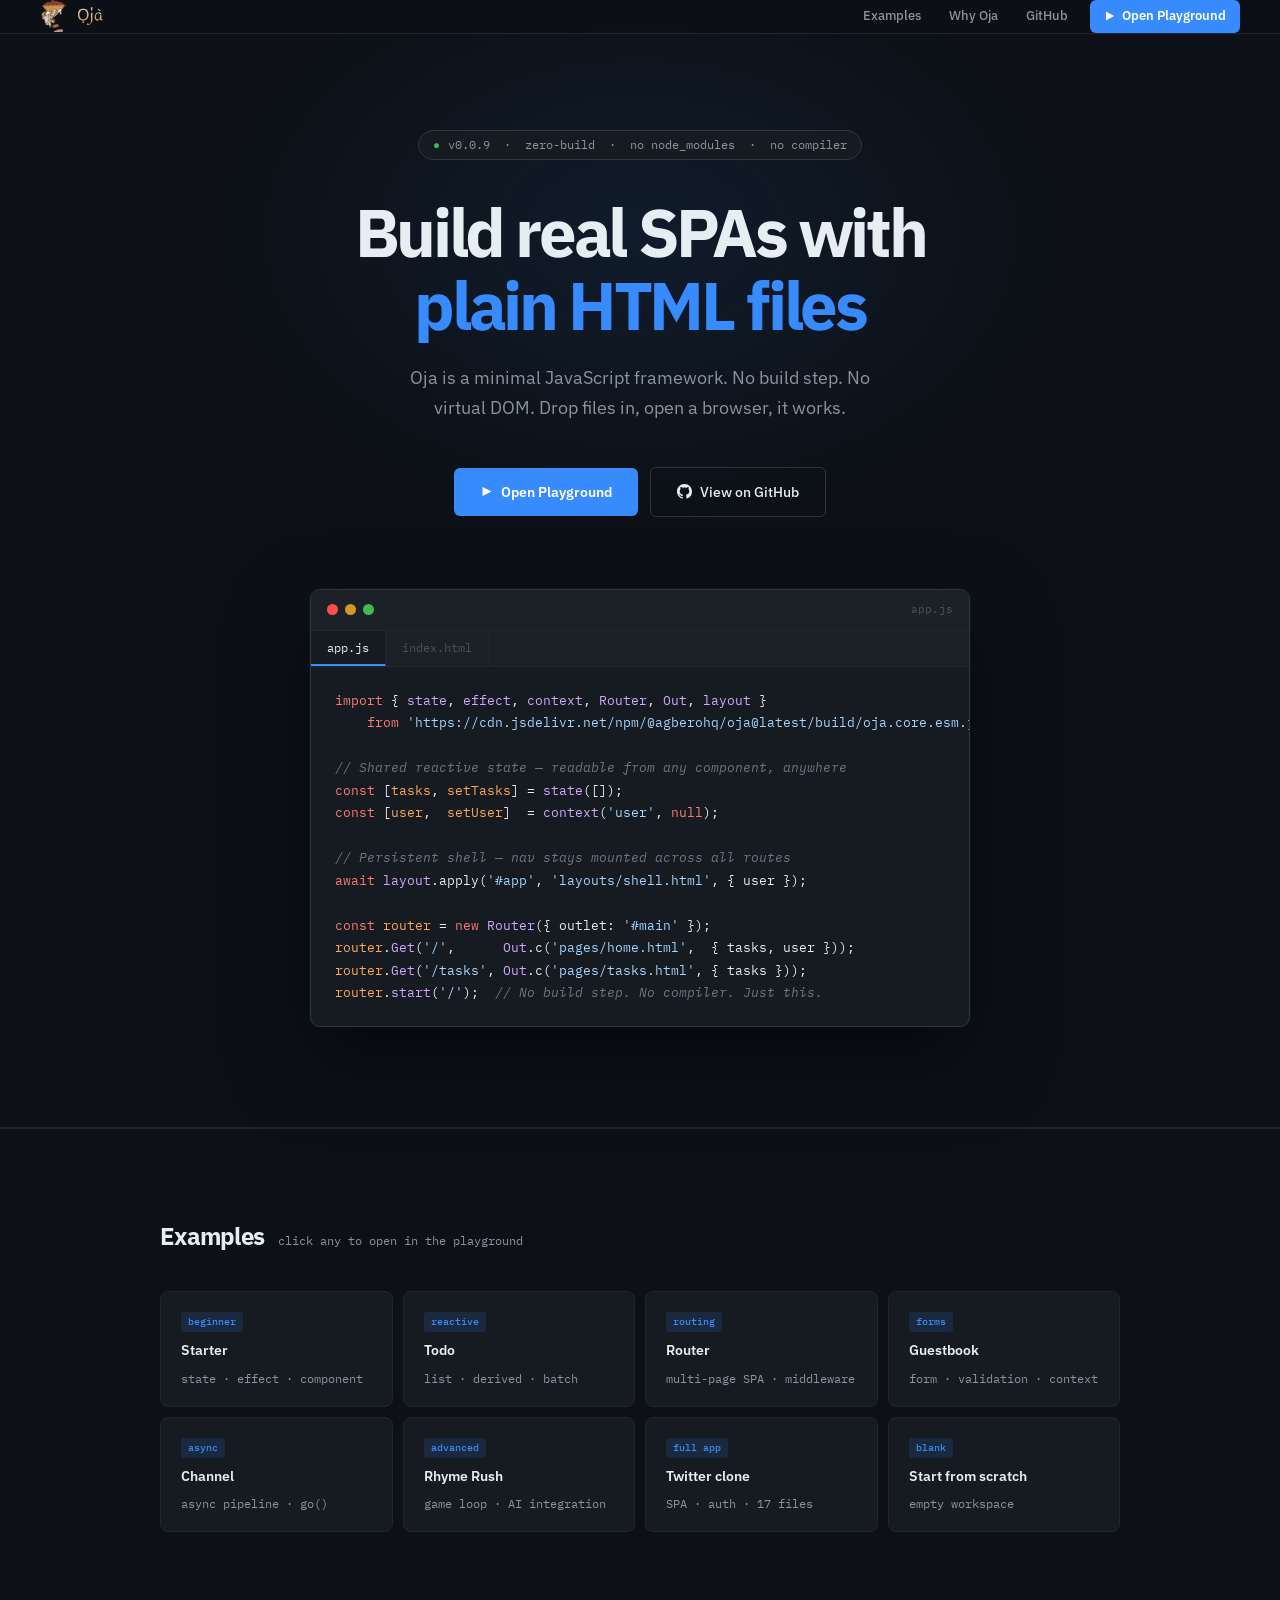
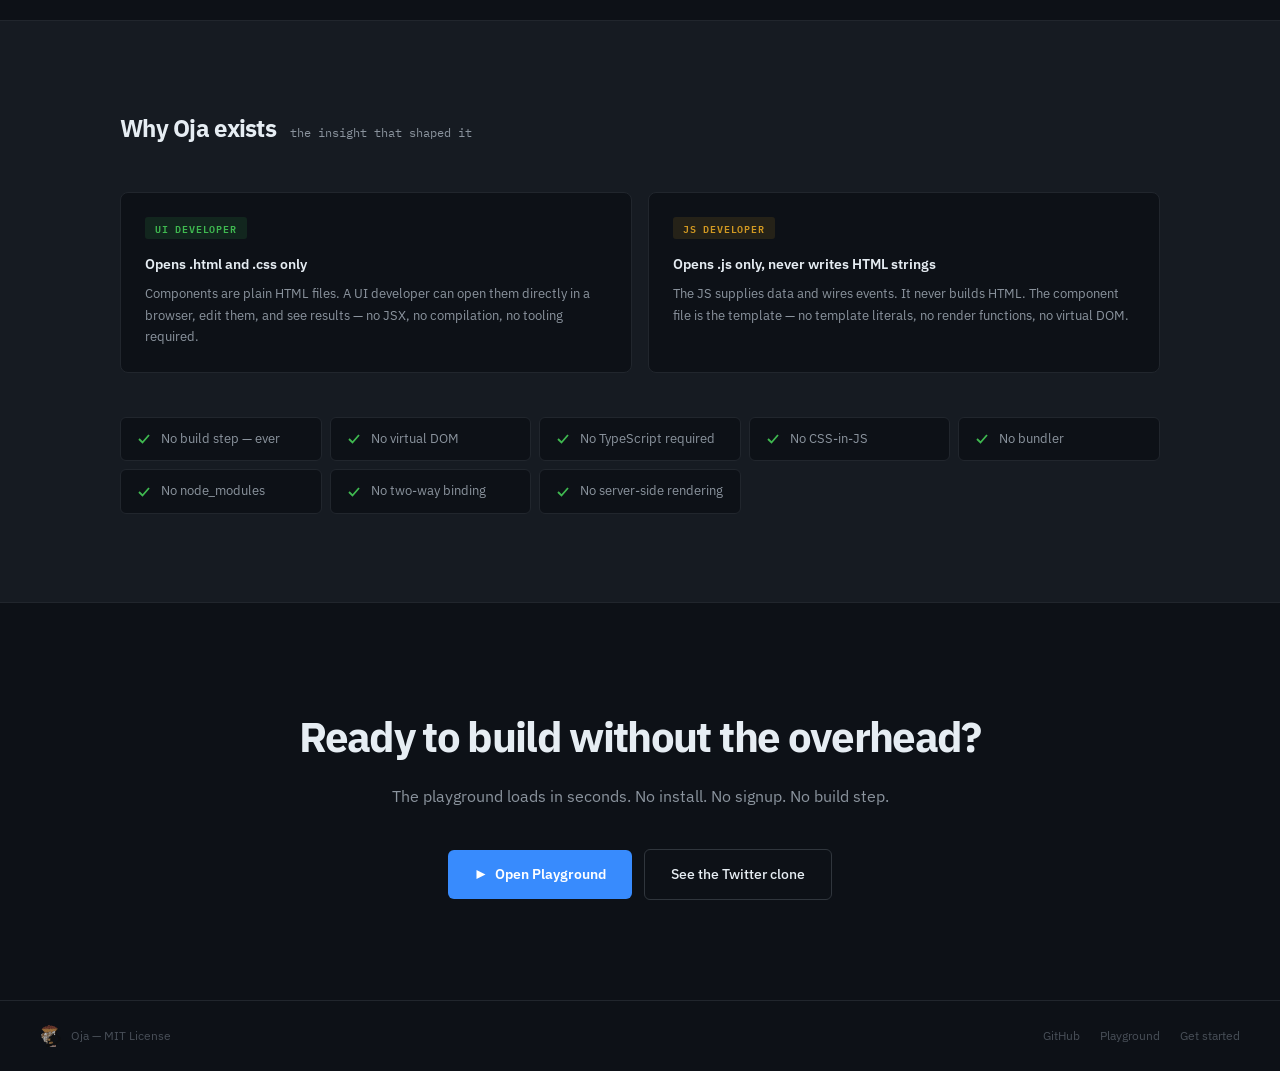
==== index.html @ e066e59a "update playground" ====
<!DOCTYPE html>
<html lang="en">
<head>
    <meta charset="UTF-8">
    <meta name="viewport" content="width=device-width, initial-scale=1.0">
    <title>Oja — minimal zero-build JavaScript framework</title>
    <link rel="preconnect" href="https://fonts.googleapis.com">
    <link rel="preconnect" href="https://fonts.gstatic.com" crossorigin>
    <link href="https://fonts.googleapis.com/css2?family=IBM+Plex+Mono:wght@400;500&family=IBM+Plex+Sans:wght@400;500;600;700&display=swap" rel="stylesheet">
    <style>
        *, *::before, *::after { box-sizing: border-box; margin: 0; padding: 0; }

        :root {
            --bg:        #0d1117;
            --panel:     #161b22;
            --header:    #1c2128;
            --hover:     #21262d;
            --border:    #21262d;
            --border-2:  #30363d;
            --text:      #e6edf3;
            --text-2:    #8b949e;
            --muted:     #484f58;
            --accent:    #388bfd;
            --accent-h:  #58a6ff;
            --accent-s:  rgba(56,139,253,.12);
            --success:   #3fb950;
            --warning:   #d29922;
            --sans:      'IBM Plex Sans', system-ui, sans-serif;
            --mono:      'IBM Plex Mono', 'Menlo', monospace;
            --radius:    6px;
        }

        html {
            scroll-behavior: smooth;
            /* Offset anchor scroll so sticky header doesn't cover section titles */
            scroll-padding-top: 68px;
        }
        html, body { height: 100%; }

        body {
            background: var(--bg);
            color: var(--text);
            font-family: var(--sans);
            font-size: 14px;
            line-height: 1.6;
            -webkit-font-smoothing: antialiased;
            min-height: 100vh;
            display: flex;
            flex-direction: column;
        }

        a { color: inherit; text-decoration: none; }

        /* ── Header ─────────────────────────────────────────────────────── */
        header {
            position: sticky;
            top: 0;
            z-index: 100;
            display: flex;
            align-items: center;
            justify-content: space-between;
            padding: 0 40px;
            height: 52px;
            background: rgba(13,17,23,.9);
            backdrop-filter: blur(12px);
            border-bottom: 1px solid var(--border);
        }

        .logo { display: flex; align-items: center; gap: 8px; }

        .header-nav { display: flex; align-items: center; gap: 4px; }

        .nav-link {
            padding: 5px 12px;
            font-size: 13px;
            color: var(--text-2);
            border-radius: var(--radius);
            transition: color .14s, background .14s;
            font-weight: 500;
        }
        .nav-link:hover { color: var(--text); background: var(--hover); }

        .nav-cta {
            display: flex;
            align-items: center;
            gap: 6px;
            padding: 6px 14px;
            background: var(--accent);
            color: #fff;
            border-radius: var(--radius);
            font-size: 13px;
            font-weight: 600;
            transition: background .14s, transform .1s;
            margin-left: 6px;
        }
        .nav-cta:hover  { background: var(--accent-h); }
        .nav-cta:active { transform: scale(.97); }

        /* ── Hero ───────────────────────────────────────────────────────── */
        .hero {
            display: flex;
            flex-direction: column;
            align-items: center;
            text-align: center;
            padding: 96px 24px 100px;
            position: relative;
        }

        .hero::before {
            content: '';
            position: absolute;
            top: -100px;
            left: 50%;
            transform: translateX(-50%);
            width: 900px;
            height: 600px;
            background: radial-gradient(ellipse at center, rgba(56,139,253,.09) 0%, transparent 68%);
            pointer-events: none;
            z-index: 0;
            /* Clip the glow only — not the whole hero */
            overflow: hidden;
        }

        .hero > * { position: relative; z-index: 1; }

        .hero-eyebrow {
            display: inline-flex;
            align-items: center;
            gap: 8px;
            padding: 5px 14px;
            background: var(--panel);
            border: 1px solid var(--border-2);
            border-radius: 20px;
            font-size: 11.5px;
            font-family: var(--mono);
            color: var(--text-2);
            margin-bottom: 36px;
        }

        .hero-eyebrow .dot { color: var(--success); }

        h1 {
            font-size: clamp(2.6rem, 6vw, 4.2rem);
            font-weight: 700;
            letter-spacing: -.05em;
            line-height: 1.08;
            max-width: 780px;
            margin-bottom: 22px;
        }

        h1 .accent { color: var(--accent); }

        .hero-sub {
            font-size: clamp(15px, 2.2vw, 18px);
            color: var(--text-2);
            max-width: 500px;
            margin-bottom: 44px;
            line-height: 1.65;
        }

        .hero-actions {
            display: flex;
            align-items: center;
            gap: 12px;
            flex-wrap: wrap;
            justify-content: center;
        }

        .btn-primary {
            display: inline-flex;
            align-items: center;
            gap: 8px;
            padding: 13px 26px;
            background: var(--accent);
            color: #fff;
            border-radius: var(--radius);
            font-size: 14px;
            font-weight: 600;
            font-family: var(--sans);
            transition: background .14s, transform .1s, box-shadow .14s;
        }
        .btn-primary:hover  { background: var(--accent-h); box-shadow: 0 0 28px rgba(56,139,253,.28); }
        .btn-primary:active { transform: scale(.97); }

        .btn-ghost {
            display: inline-flex;
            align-items: center;
            gap: 8px;
            padding: 13px 26px;
            background: none;
            color: var(--text);
            border: 1px solid var(--border-2);
            border-radius: var(--radius);
            font-size: 14px;
            font-weight: 500;
            font-family: var(--sans);
            transition: border-color .14s, background .14s;
        }
        .btn-ghost:hover { border-color: var(--text-2); background: var(--hover); }

        /* ── Code window ────────────────────────────────────────────────── */
        .code-window {
            margin-top: 72px;
            width: 100%;
            max-width: 660px;
            background: var(--panel);
            border: 1px solid var(--border-2);
            border-radius: 10px;
            overflow: hidden;
            box-shadow: 0 32px 80px rgba(0,0,0,.55), 0 0 0 1px rgba(56,139,253,.06);
            text-align: left;
            /* Ensure shadow is not clipped by any parent */
            position: relative;
            z-index: 2;
        }

        .cw-bar {
            display: flex;
            align-items: center;
            gap: 7px;
            padding: 11px 16px;
            background: var(--header);
            border-bottom: 1px solid var(--border);
        }

        .cw-dot { width: 11px; height: 11px; border-radius: 50%; }
        .cw-r { background: #f85149; }
        .cw-y { background: #d29922; }
        .cw-g { background: #3fb950; }
        .cw-title { margin-left: auto; font-size: 11px; font-family: var(--mono); color: var(--muted); }

        .cw-tabs {
            display: flex;
            background: var(--header);
            border-bottom: 1px solid var(--border);
        }

        .cw-tab {
            padding: 7px 16px;
            font-size: 12px;
            font-family: var(--mono);
            color: var(--muted);
            border-right: 1px solid var(--border);
            border-bottom: 2px solid transparent;
        }

        .cw-tab.active { color: var(--text); background: var(--panel); border-bottom-color: var(--accent); }

        pre {
            padding: 22px 24px;
            font-family: var(--mono);
            font-size: 12.5px;
            line-height: 1.8;
            color: var(--text);
            overflow-x: auto;
        }

        .kw  { color: #ff7b72; }
        .fn  { color: #d2a8ff; }
        .str { color: #a5d6ff; }
        .cm  { color: #6e7681; font-style: italic; }
        .num { color: #79c0ff; }
        .var { color: #ffa657; }

        /* ── Feature strip ──────────────────────────────────────────────── */
        .features {
            display: flex;
            justify-content: center;
            background: var(--panel);
            border-top: 1px solid var(--border);
            border-bottom: 1px solid var(--border);
            overflow-x: auto;
        }

        .feat {
            display: flex;
            align-items: center;
            gap: 12px;
            padding: 20px 32px;
            border-right: 1px solid var(--border);
            flex-shrink: 0;
        }
        .feat:last-child { border-right: none; }

        .feat-icon {
            width: 34px;
            height: 34px;
            border-radius: var(--radius);
            background: var(--hover);
            display: flex;
            align-items: center;
            justify-content: center;
            flex-shrink: 0;
            color: var(--accent);
        }

        .feat-label { font-size: 13px; font-weight: 600; color: var(--text); }
        .feat-sub   { font-size: 11px; color: var(--text-2); margin-top: 1px; }

        /* ── Section shared ─────────────────────────────────────────────── */
        .section {
            padding: 88px 40px;
            max-width: 1040px;
            margin: 0 auto;
            width: 100%;
        }

        .section-head {
            display: flex;
            align-items: baseline;
            gap: 14px;
            margin-bottom: 36px;
        }

        .section-title {
            font-size: 24px;
            font-weight: 700;
            letter-spacing: -.03em;
        }

        .section-tag {
            font-size: 12px;
            color: var(--text-2);
            font-family: var(--mono);
        }

        /* ── Examples ───────────────────────────────────────────────────── */
        .ex-grid {
            display: grid;
            grid-template-columns: repeat(auto-fill, minmax(230px, 1fr));
            gap: 10px;
        }

        .ex-card {
            position: relative;
            display: flex;
            flex-direction: column;
            gap: 7px;
            padding: 20px 20px 18px;
            background: var(--panel);
            border: 1px solid var(--border);
            border-radius: 8px;
            overflow: hidden;
            transition: border-color .15s, transform .15s, box-shadow .15s;
        }

        .ex-card::after {
            content: '';
            position: absolute;
            inset: 0;
            background: var(--accent-s);
            opacity: 0;
            transition: opacity .15s;
        }

        .ex-card:hover {
            border-color: var(--accent);
            transform: translateY(-2px);
            box-shadow: 0 10px 28px rgba(0,0,0,.35);
        }
        .ex-card:hover::after { opacity: 1; }

        .ex-badge {
            display: inline-flex;
            align-self: flex-start;
            font-size: 10px;
            font-family: var(--mono);
            font-weight: 500;
            color: var(--accent);
            background: var(--accent-s);
            padding: 2px 7px;
            border-radius: 3px;
            position: relative;
            z-index: 1;
        }

        .ex-name {
            font-size: 14px;
            font-weight: 600;
            color: var(--text);
            position: relative;
            z-index: 1;
        }

        .ex-desc {
            font-size: 12px;
            color: var(--text-2);
            font-family: var(--mono);
            position: relative;
            z-index: 1;
        }

        /* ── Philosophy ─────────────────────────────────────────────────── */
        .philosophy {
            background: var(--panel);
            border-top: 1px solid var(--border);
            border-bottom: 1px solid var(--border);
            padding: 88px 40px;
        }

        .phil-inner {
            max-width: 1040px;
            margin: 0 auto;
        }

        .phil-inner .section-head { margin-bottom: 44px; }

        .role-grid {
            display: grid;
            grid-template-columns: 1fr 1fr;
            gap: 16px;
            margin-bottom: 44px;
        }

        .role-card {
            background: var(--bg);
            border: 1px solid var(--border);
            border-radius: 8px;
            padding: 24px;
        }

        .role-pill {
            display: inline-block;
            font-size: 10px;
            font-family: var(--mono);
            font-weight: 600;
            letter-spacing: .08em;
            text-transform: uppercase;
            padding: 3px 10px;
            border-radius: 3px;
            margin-bottom: 14px;
        }

        .role-pill.ui { background: rgba(63,185,80,.12); color: var(--success); }
        .role-pill.js { background: rgba(210,153,34,.12); color: var(--warning); }

        .role-card h3 { font-size: 14px; font-weight: 600; margin-bottom: 8px; }
        .role-card p  { font-size: 13px; color: var(--text-2); line-height: 1.65; }

        .no-list {
            display: grid;
            grid-template-columns: repeat(auto-fill, minmax(190px, 1fr));
            gap: 8px;
        }

        .no-item {
            display: flex;
            align-items: center;
            gap: 10px;
            padding: 11px 16px;
            background: var(--bg);
            border: 1px solid var(--border);
            border-radius: var(--radius);
            font-size: 13px;
            color: var(--text-2);
        }

        .no-item svg { flex-shrink: 0; color: var(--success); }

        /* ── CTA ────────────────────────────────────────────────────────── */
        .cta {
            padding: 100px 40px;
            text-align: center;
        }

        .cta h2 {
            font-size: clamp(1.7rem, 4vw, 2.6rem);
            font-weight: 700;
            letter-spacing: -.04em;
            margin-bottom: 14px;
        }

        .cta p {
            font-size: 16px;
            color: var(--text-2);
            margin-bottom: 40px;
        }

        /* ── Footer ─────────────────────────────────────────────────────── */
        footer {
            margin-top: auto;
            border-top: 1px solid var(--border);
            padding: 24px 40px;
            display: flex;
            align-items: center;
            justify-content: space-between;
            gap: 16px;
        }

        .footer-left { display: flex; align-items: center; gap: 10px; }
        .footer-left span { font-size: 12px; color: var(--muted); }

        .footer-links { display: flex; align-items: center; gap: 20px; }
        .footer-links a { font-size: 12px; color: var(--muted); transition: color .14s; }
        .footer-links a:hover { color: var(--text-2); }

        @media (max-width: 720px) {
            header       { padding: 0 16px; }
            .hero        { padding: 72px 16px 64px; }
            .features    { flex-direction: column; }
            .feat        { border-right: none; border-bottom: 1px solid var(--border); padding: 16px 20px; }
            .feat:last-child { border-bottom: none; }
            .section     { padding: 56px 16px; }
            .philosophy  { padding: 56px 16px; }
            .cta         { padding: 64px 16px; }
            footer       { padding: 20px 16px; flex-direction: column; align-items: flex-start; }
            .role-grid   { grid-template-columns: 1fr; }
            .header-nav .nav-link { display: none; }
        }
    </style>
</head>
<body>

<header>
    <a href="/" class="logo">
        <img src="assets/oja_icon.png" alt="Oja" height="32" style="display:block;flex-shrink:0;">
        <img src="assets/oja_name.png" alt="Oja" height="18" style="display:block;flex-shrink:0;">
    </a>
    <nav class="header-nav">
        <a href="#examples" class="nav-link">Examples</a>
        <a href="#why"      class="nav-link">Why Oja</a>
        <a href="https://github.com/agberohq/oja" target="_blank" rel="noopener" class="nav-link">GitHub</a>
        <a href="playground/" class="nav-cta">
            <svg width="12" height="12" viewBox="0 0 12 12" fill="currentColor"><path d="M2 1.5l8 4.5-8 4.5V1.5z"/></svg>
            Open Playground
        </a>
    </nav>
</header>

<section class="hero">
    <div class="hero-eyebrow">
        <span class="dot">●</span> v0.0.9 &nbsp;·&nbsp; zero-build &nbsp;·&nbsp; no node_modules &nbsp;·&nbsp; no compiler
    </div>

    <h1>Build real SPAs with<br><span class="accent">plain HTML files</span></h1>

    <p class="hero-sub">
        Oja is a minimal JavaScript framework. No build step. No virtual DOM.
        Drop files in, open a browser, it works.
    </p>

    <div class="hero-actions">
        <a href="playground/" class="btn-primary">
            <svg width="13" height="13" viewBox="0 0 13 13" fill="currentColor"><path d="M2.5 2l9 4.5-9 4.5V2z"/></svg>
            Open Playground
        </a>
        <a href="https://github.com/agberohq/oja" target="_blank" rel="noopener" class="btn-ghost">
            <svg width="15" height="15" viewBox="0 0 16 16" fill="currentColor"><path d="M8 0C3.58 0 0 3.58 0 8c0 3.54 2.29 6.53 5.47 7.59.4.07.55-.17.55-.38 0-.19-.01-.82-.01-1.49-2.01.37-2.53-.49-2.69-.94-.09-.23-.48-.94-.82-1.13-.28-.15-.68-.52-.01-.53.63-.01 1.08.58 1.23.82.72 1.21 1.87.87 2.33.66.07-.52.28-.87.51-1.07-1.78-.2-3.64-.89-3.64-3.95 0-.87.31-1.59.82-2.15-.08-.2-.36-1.02.08-2.12 0 0 .67-.21 2.2.82.64-.18 1.32-.27 2-.27.68 0 1.36.09 2 .27 1.53-1.04 2.2-.82 2.2-.82.44 1.1.16 1.92.08 2.12.51.56.82 1.27.82 2.15 0 3.07-1.87 3.75-3.65 3.95.29.25.54.73.54 1.48 0 1.07-.01 1.93-.01 2.2 0 .21.15.46.55.38A8.013 8.013 0 0016 8c0-4.42-3.58-8-8-8z"/></svg>
            View on GitHub
        </a>
    </div>

    <div class="code-window">
        <div class="cw-bar">
            <div class="cw-dot cw-r"></div>
            <div class="cw-dot cw-y"></div>
            <div class="cw-dot cw-g"></div>
            <span class="cw-title">app.js</span>
        </div>
        <div class="cw-tabs">
            <div class="cw-tab active">app.js</div>
            <div class="cw-tab">index.html</div>
        </div>
        <pre><span class="kw">import</span> { <span class="fn">state</span>, <span class="fn">effect</span>, <span class="fn">context</span>, <span class="fn">Router</span>, <span class="fn">Out</span>, <span class="fn">layout</span> }
    <span class="kw">from</span> <span class="str">'https://cdn.jsdelivr.net/npm/@agberohq/oja@latest/build/oja.core.esm.js'</span>;

<span class="cm">// Shared reactive state — readable from any component, anywhere</span>
<span class="kw">const</span> [<span class="var">tasks</span>, <span class="var">setTasks</span>] = <span class="fn">state</span>([]);
<span class="kw">const</span> [<span class="var">user</span>,  <span class="var">setUser</span>]  = <span class="fn">context</span>(<span class="str">'user'</span>, <span class="kw">null</span>);

<span class="cm">// Persistent shell — nav stays mounted across all routes</span>
<span class="kw">await</span> <span class="fn">layout</span>.apply(<span class="str">'#app'</span>, <span class="str">'layouts/shell.html'</span>, { user });

<span class="kw">const</span> <span class="var">router</span> = <span class="kw">new</span> <span class="fn">Router</span>({ outlet: <span class="str">'#main'</span> });
<span class="var">router</span>.<span class="fn">Get</span>(<span class="str">'/'</span>,      <span class="fn">Out</span>.c(<span class="str">'pages/home.html'</span>,  { tasks, user }));
<span class="var">router</span>.<span class="fn">Get</span>(<span class="str">'/tasks'</span>, <span class="fn">Out</span>.c(<span class="str">'pages/tasks.html'</span>, { tasks }));
<span class="var">router</span>.<span class="fn">start</span>(<span class="str">'/'</span>);  <span class="cm">// No build step. No compiler. Just this.</span></pre>
    </div>
</section>

<div class="features">
    <div class="feat">
        <div class="feat-icon">
            <svg width="16" height="16" viewBox="0 0 16 16" fill="none" stroke="currentColor" stroke-width="1.5"><polyline points="4 6 2 8 4 10"/><polyline points="12 6 14 8 12 10"/><line x1="9" y1="4" x2="7" y2="12"/></svg>
        </div>
        <div><div class="feat-label">No build step</div><div class="feat-sub">Open in browser, it works</div></div>
    </div>
    <div class="feat">
        <div class="feat-icon">
            <svg width="16" height="16" viewBox="0 0 16 16" fill="none" stroke="currentColor" stroke-width="1.5"><path d="M1 8h3l2-5 3 10 2-5h4"/></svg>
        </div>
        <div><div class="feat-label">Fine-grained reactivity</div><div class="feat-sub">Only what changed updates</div></div>
    </div>
    <div class="feat">
        <div class="feat-icon">
            <svg width="16" height="16" viewBox="0 0 16 16" fill="none" stroke="currentColor" stroke-width="1.5"><rect x="2" y="3" width="12" height="10" rx="1"/><path d="M5 3V2M11 3V2M2 7h12"/></svg>
        </div>
        <div><div class="feat-label">Plain HTML components</div><div class="feat-sub">Open in any editor</div></div>
    </div>
    <div class="feat">
        <div class="feat-icon">
            <svg width="16" height="16" viewBox="0 0 16 16" fill="none" stroke="currentColor" stroke-width="1.5"><circle cx="8" cy="8" r="6"/><path d="M8 5v3l2 2"/></svg>
        </div>
        <div><div class="feat-label">Go-style router</div><div class="feat-sub">Middleware · groups · guards</div></div>
    </div>
    <div class="feat">
        <div class="feat-icon">
            <svg width="16" height="16" viewBox="0 0 16 16" fill="none" stroke="currentColor" stroke-width="1.5"><path d="M2 10l4-4 3 3 5-5"/></svg>
        </div>
        <div><div class="feat-label">VFS + offline-first</div><div class="feat-sub">Works after first visit</div></div>
    </div>
</div>

<section class="section" id="examples">
    <div class="section-head">
        <h2 class="section-title">Examples</h2>
        <span class="section-tag">click any to open in the playground</span>
    </div>
    <div class="ex-grid">
        <a href="playground/?example=starter" class="ex-card">
            <span class="ex-badge">beginner</span>
            <span class="ex-name">Starter</span>
            <span class="ex-desc">state · effect · component</span>
        </a>
        <a href="playground/?example=todo" class="ex-card">
            <span class="ex-badge">reactive</span>
            <span class="ex-name">Todo</span>
            <span class="ex-desc">list · derived · batch</span>
        </a>
        <a href="playground/?example=router" class="ex-card">
            <span class="ex-badge">routing</span>
            <span class="ex-name">Router</span>
            <span class="ex-desc">multi-page SPA · middleware</span>
        </a>
        <a href="playground/?example=guestbook" class="ex-card">
            <span class="ex-badge">forms</span>
            <span class="ex-name">Guestbook</span>
            <span class="ex-desc">form · validation · context</span>
        </a>
        <a href="playground/?example=channel" class="ex-card">
            <span class="ex-badge">async</span>
            <span class="ex-name">Channel</span>
            <span class="ex-desc">async pipeline · go()</span>
        </a>
        <a href="playground/?example=game" class="ex-card">
            <span class="ex-badge">advanced</span>
            <span class="ex-name">Rhyme Rush</span>
            <span class="ex-desc">game loop · AI integration</span>
        </a>
        <a href="playground/?example=twitter" class="ex-card">
            <span class="ex-badge">full app</span>
            <span class="ex-name">Twitter clone</span>
            <span class="ex-desc">SPA · auth · 17 files</span>
        </a>
        <a href="playground/" class="ex-card">
            <span class="ex-badge">blank</span>
            <span class="ex-name">Start from scratch</span>
            <span class="ex-desc">empty workspace</span>
        </a>
    </div>
</section>

<section class="philosophy" id="why">
    <div class="phil-inner">
        <div class="section-head">
            <h2 class="section-title">Why Oja exists</h2>
            <span class="section-tag">the insight that shaped it</span>
        </div>

        <div class="role-grid">
            <div class="role-card">
                <div class="role-pill ui">UI developer</div>
                <h3>Opens .html and .css only</h3>
                <p>Components are plain HTML files. A UI developer can open them directly in a browser, edit them, and see results — no JSX, no compilation, no tooling required.</p>
            </div>
            <div class="role-card">
                <div class="role-pill js">JS developer</div>
                <h3>Opens .js only, never writes HTML strings</h3>
                <p>The JS supplies data and wires events. It never builds HTML. The component file is the template — no template literals, no render functions, no virtual DOM.</p>
            </div>
        </div>

        <div class="no-list">
            <div class="no-item"><svg width="14" height="14" viewBox="0 0 14 14" fill="none" stroke="currentColor" stroke-width="1.8"><path d="M2 7l3.5 3.5L12 3"/></svg>No build step — ever</div>
            <div class="no-item"><svg width="14" height="14" viewBox="0 0 14 14" fill="none" stroke="currentColor" stroke-width="1.8"><path d="M2 7l3.5 3.5L12 3"/></svg>No virtual DOM</div>
            <div class="no-item"><svg width="14" height="14" viewBox="0 0 14 14" fill="none" stroke="currentColor" stroke-width="1.8"><path d="M2 7l3.5 3.5L12 3"/></svg>No TypeScript required</div>
            <div class="no-item"><svg width="14" height="14" viewBox="0 0 14 14" fill="none" stroke="currentColor" stroke-width="1.8"><path d="M2 7l3.5 3.5L12 3"/></svg>No CSS-in-JS</div>
            <div class="no-item"><svg width="14" height="14" viewBox="0 0 14 14" fill="none" stroke="currentColor" stroke-width="1.8"><path d="M2 7l3.5 3.5L12 3"/></svg>No bundler</div>
            <div class="no-item"><svg width="14" height="14" viewBox="0 0 14 14" fill="none" stroke="currentColor" stroke-width="1.8"><path d="M2 7l3.5 3.5L12 3"/></svg>No node_modules</div>
            <div class="no-item"><svg width="14" height="14" viewBox="0 0 14 14" fill="none" stroke="currentColor" stroke-width="1.8"><path d="M2 7l3.5 3.5L12 3"/></svg>No two-way binding</div>
            <div class="no-item"><svg width="14" height="14" viewBox="0 0 14 14" fill="none" stroke="currentColor" stroke-width="1.8"><path d="M2 7l3.5 3.5L12 3"/></svg>No server-side rendering</div>
        </div>
    </div>
</section>

<section class="cta">
    <h2>Ready to build without the overhead?</h2>
    <p>The playground loads in seconds. No install. No signup. No build step.</p>
    <div class="hero-actions">
        <a href="playground/" class="btn-primary">
            <svg width="13" height="13" viewBox="0 0 13 13" fill="currentColor"><path d="M2.5 2l9 4.5-9 4.5V2z"/></svg>
            Open Playground
        </a>
        <a href="playground/?example=twitter" class="btn-ghost">See the Twitter clone</a>
    </div>
</section>

<footer>
    <div class="footer-left">
        <img src="assets/oja_icon.png" alt="Oja" height="22" style="display:block;opacity:.7;">
        <span>Oja — MIT License</span>
    </div>
    <div class="footer-links">
        <a href="https://github.com/agberohq/oja" target="_blank" rel="noopener">GitHub</a>
        <a href="playground/">Playground</a>
        <a href="playground/?example=starter">Get started</a>
    </div>
</footer>

</body>
</html>
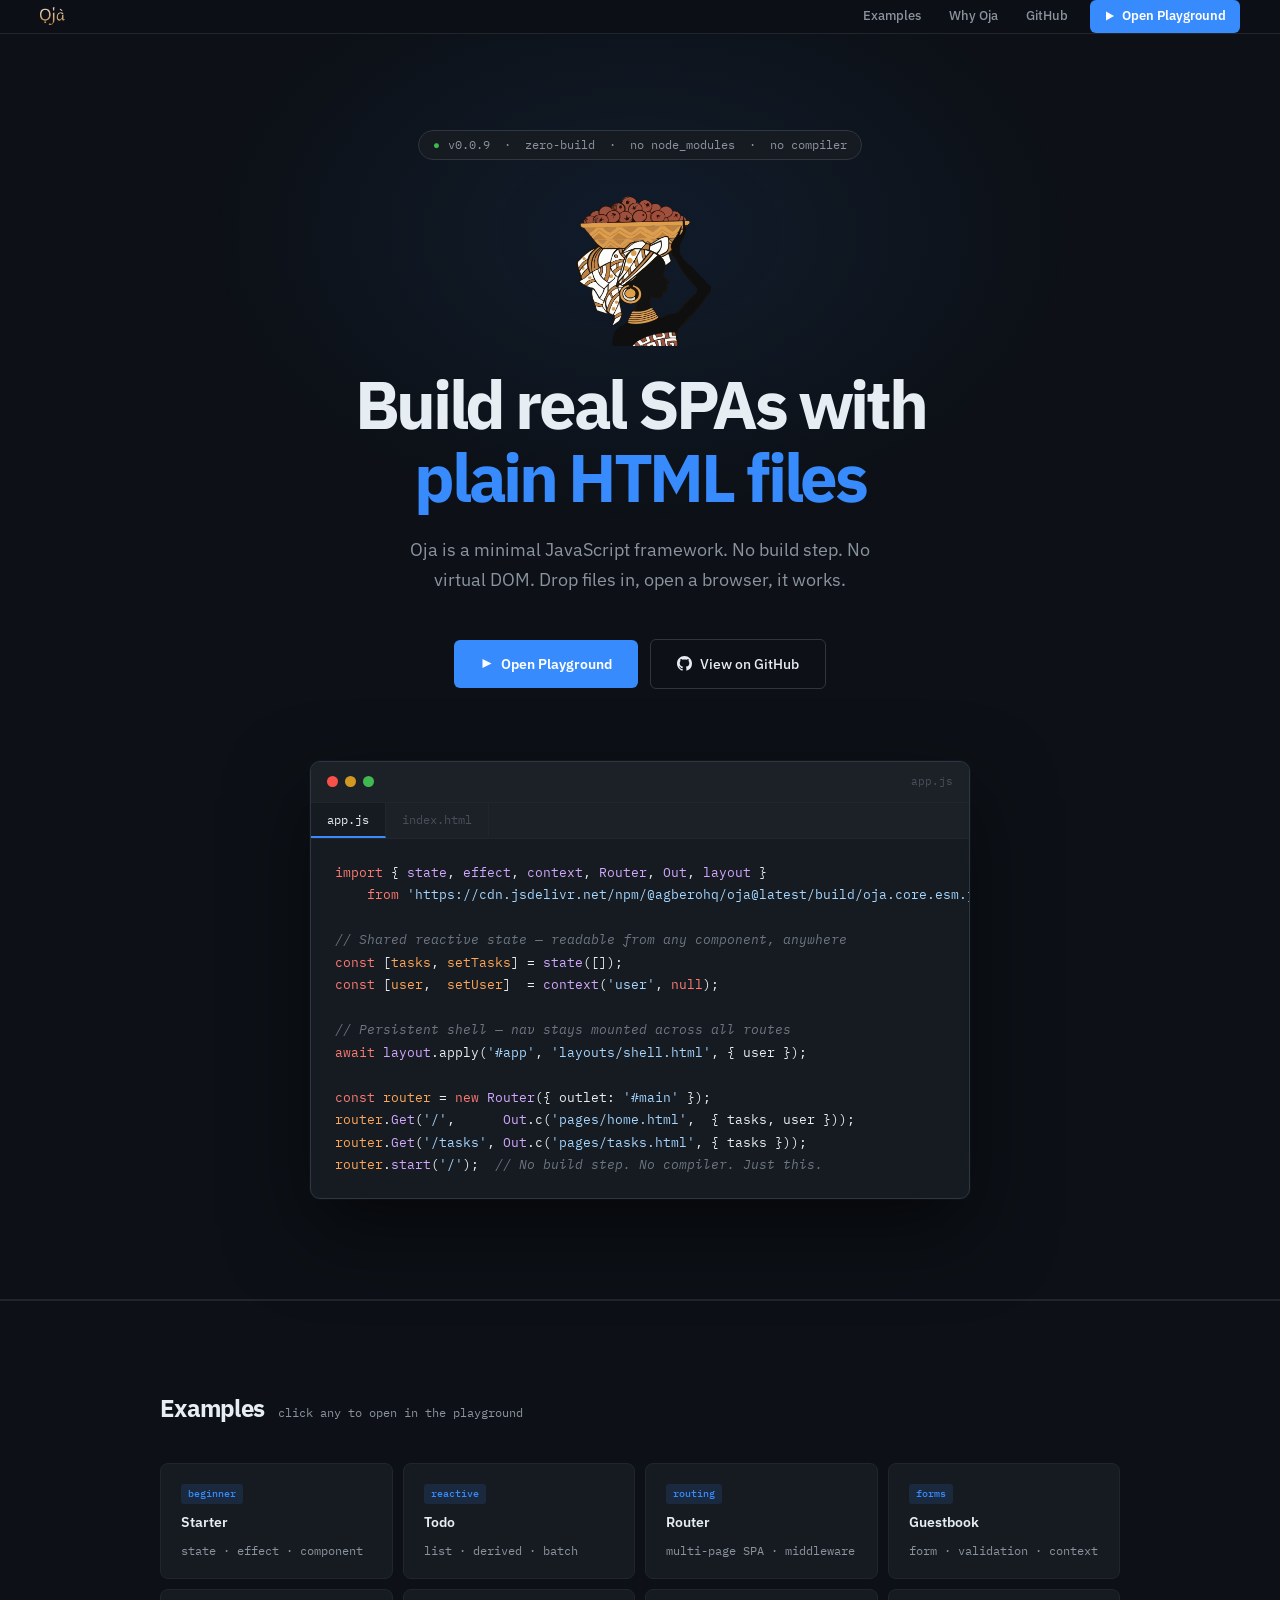
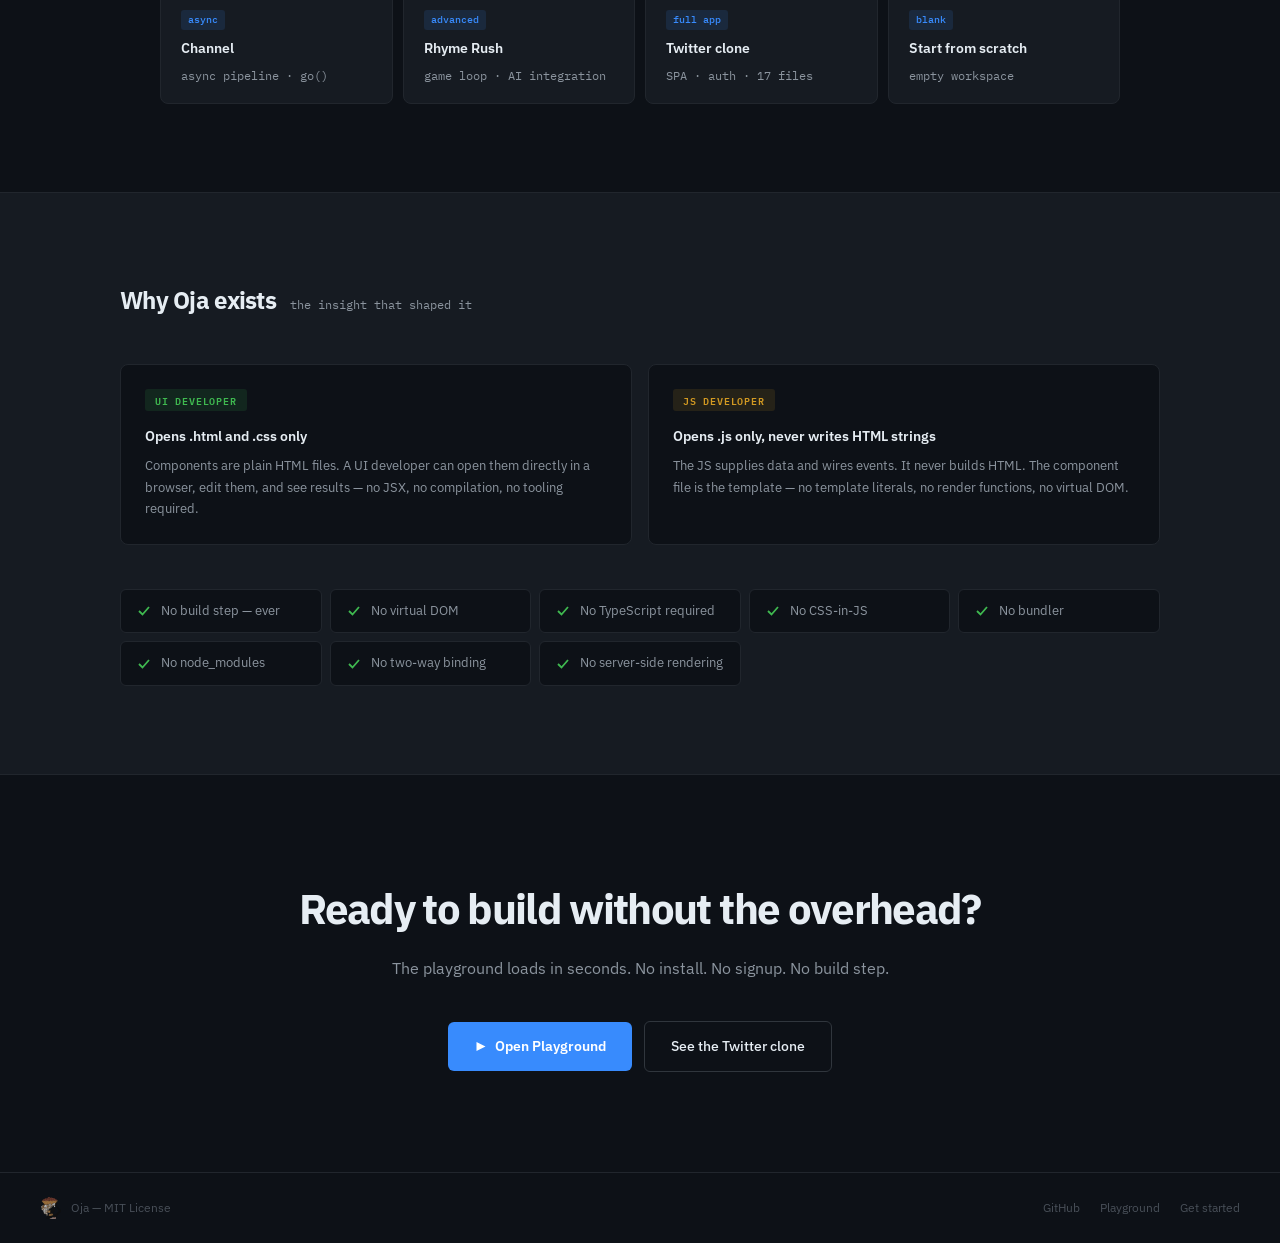
==== commit 40ea789c: "align image" ====
--- a/index.html
+++ b/index.html
@@ -513,9 +513,10 @@
 
 <header>
     <a href="/" class="logo">
-        <img src="assets/oja_icon.png" alt="Oja" height="32" style="display:block;flex-shrink:0;">
         <img src="assets/oja_name.png" alt="Oja" height="18" style="display:block;flex-shrink:0;">
     </a>
+
+
     <nav class="header-nav">
         <a href="#examples" class="nav-link">Examples</a>
         <a href="#why"      class="nav-link">Why Oja</a>
@@ -532,6 +533,7 @@
         <span class="dot">●</span> v0.0.9 &nbsp;·&nbsp; zero-build &nbsp;·&nbsp; no node_modules &nbsp;·&nbsp; no compiler
     </div>
 
+    <h1> <img src="assets/oja_icon.png" alt="Oja" height="150" style="display:block;flex-shrink:0;"> </h1>
     <h1>Build real SPAs with<br><span class="accent">plain HTML files</span></h1>
 
     <p class="hero-sub">
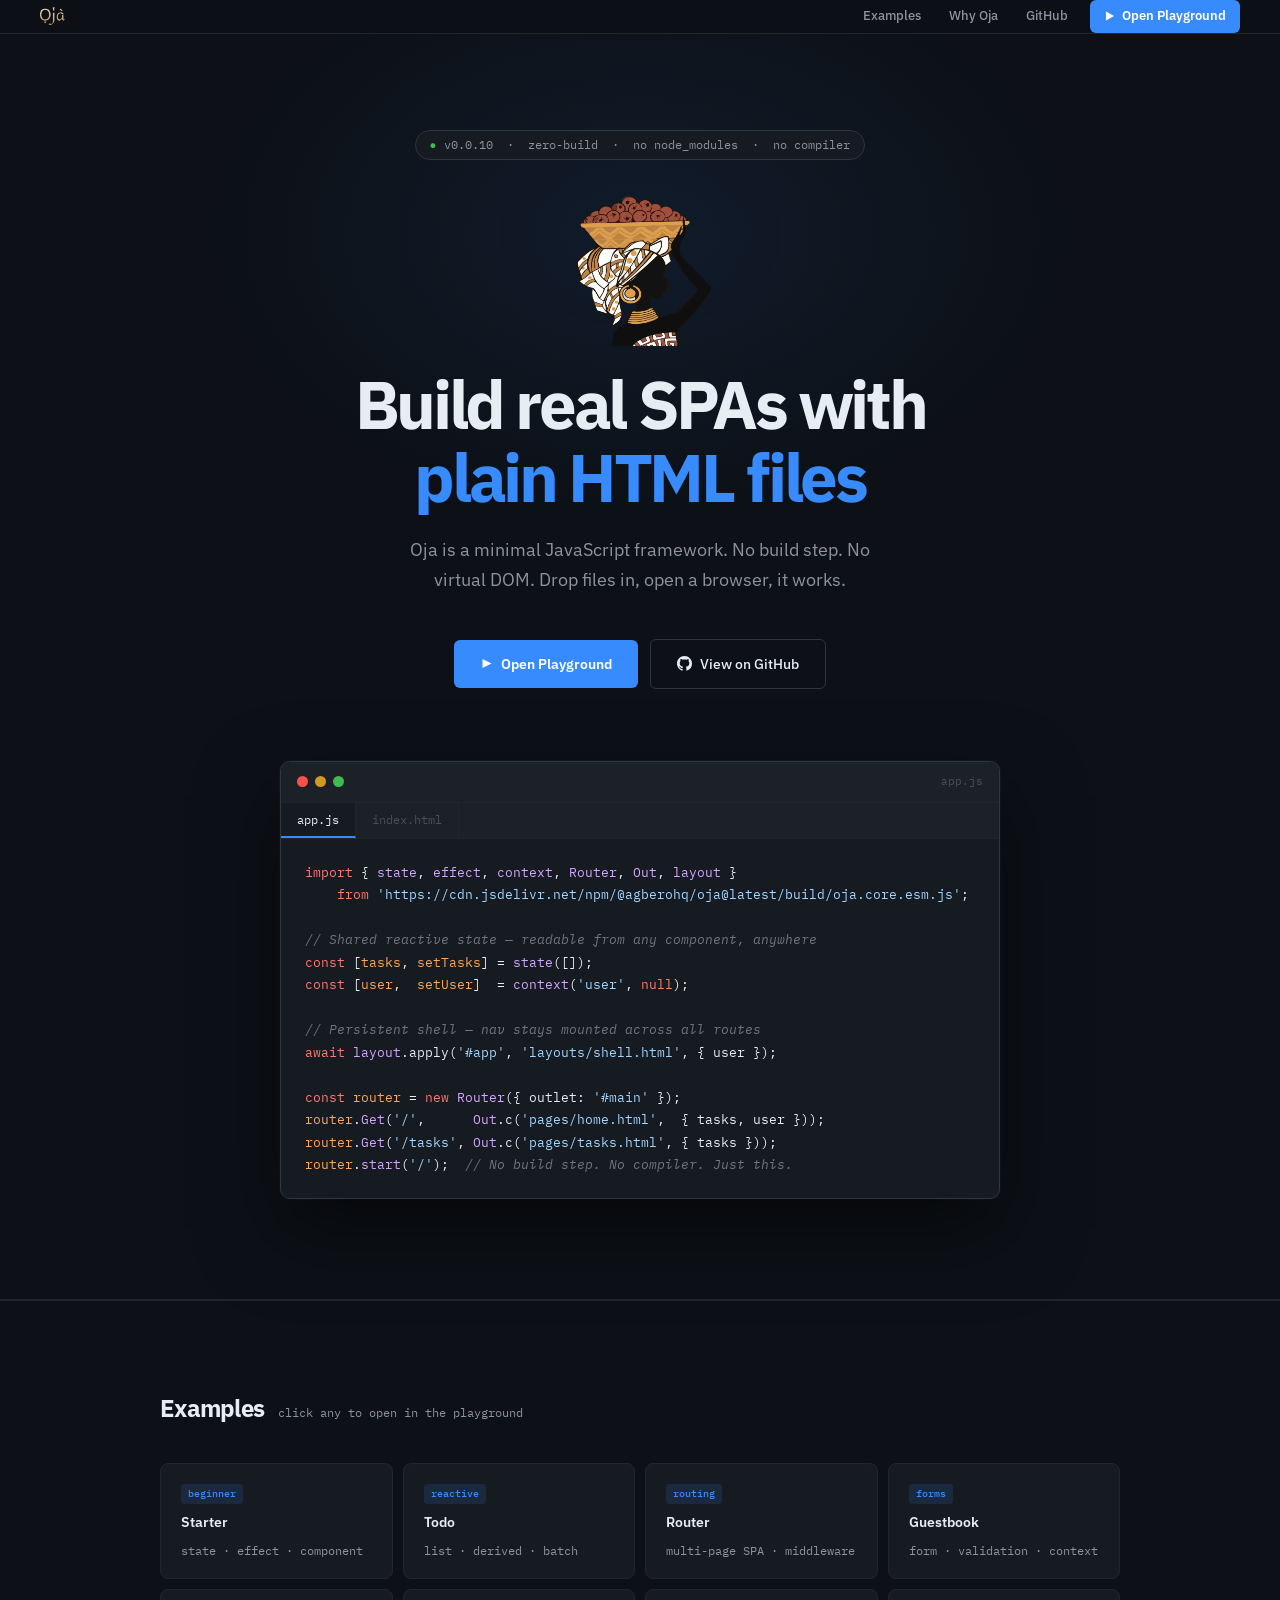
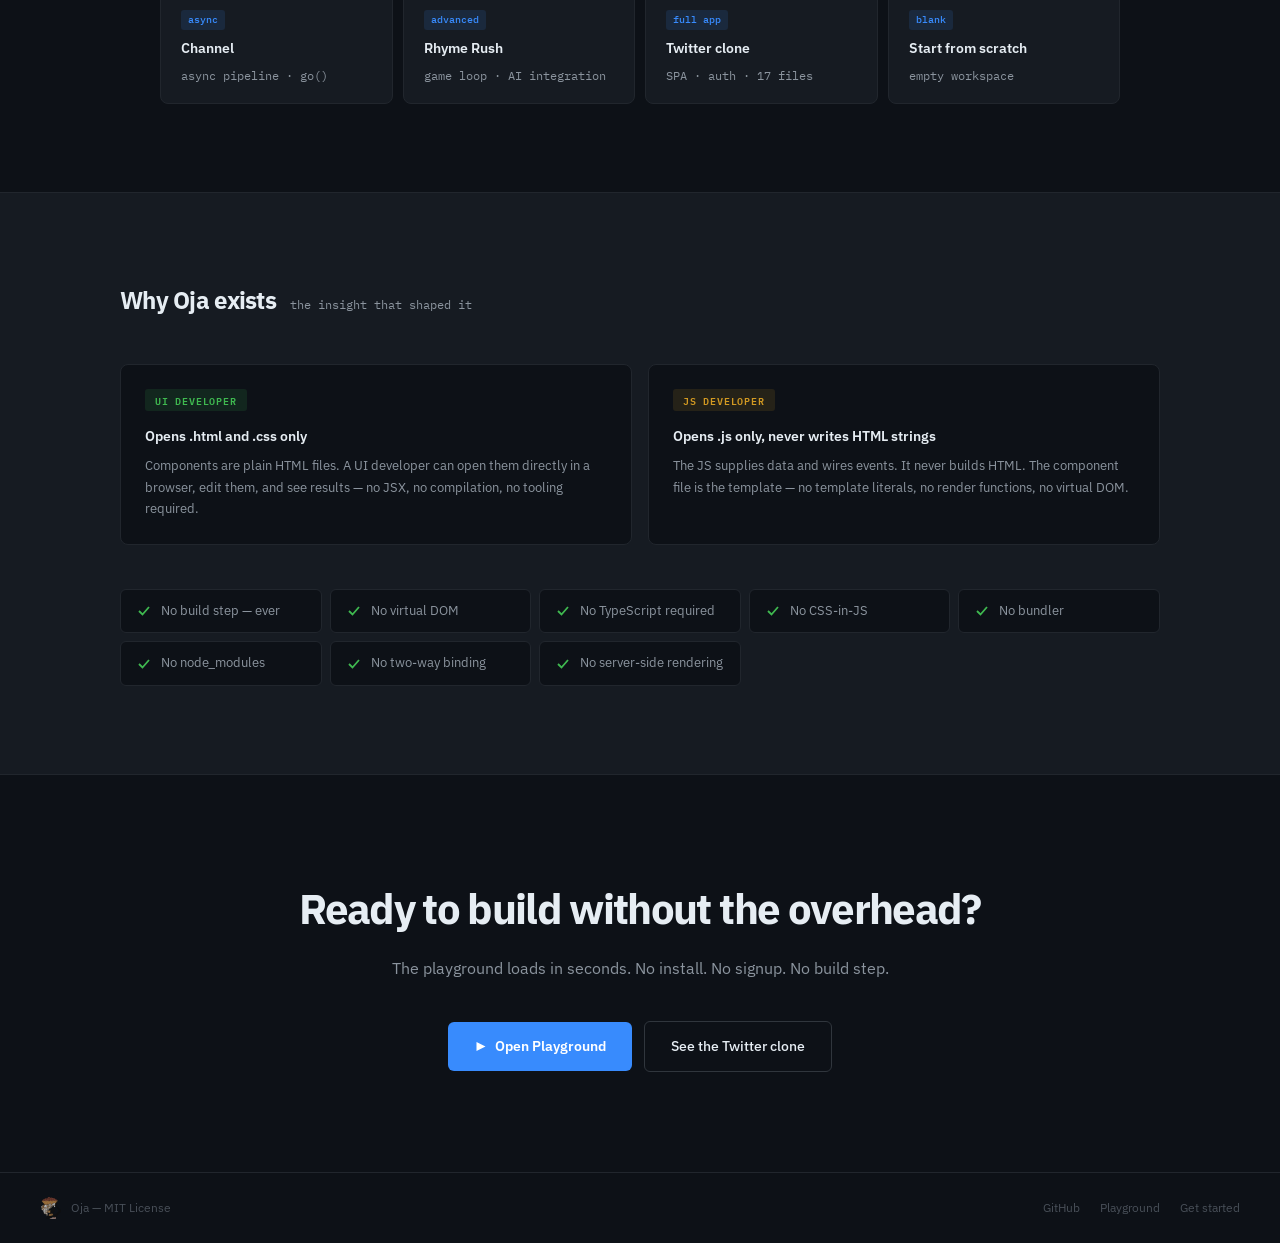
==== commit e4d05a32: "Widen code window to 720px to prevent overflow, remove pomodoro example" ====
--- a/index.html
+++ b/index.html
@@ -1,567 +1,907 @@
-<!DOCTYPE html>
+<!doctype html>
 <html lang="en">
-<head>
-    <meta charset="UTF-8">
-    <meta name="viewport" content="width=device-width, initial-scale=1.0">
+  <head>
+    <meta charset="UTF-8" />
+    <meta name="viewport" content="width=device-width, initial-scale=1.0" />
     <title>Oja — minimal zero-build JavaScript framework</title>
-    <link rel="preconnect" href="https://fonts.googleapis.com">
-    <link rel="preconnect" href="https://fonts.gstatic.com" crossorigin>
-    <link href="https://fonts.googleapis.com/css2?family=IBM+Plex+Mono:wght@400;500&family=IBM+Plex+Sans:wght@400;500;600;700&display=swap" rel="stylesheet">
+    <link rel="preconnect" href="https://fonts.googleapis.com" />
+    <link rel="preconnect" href="https://fonts.gstatic.com" crossorigin />
+    <link
+      href="https://fonts.googleapis.com/css2?family=IBM+Plex+Mono:wght@400;500&family=IBM+Plex+Sans:wght@400;500;600;700&display=swap"
+      rel="stylesheet"
+    />
     <style>
-        *, *::before, *::after { box-sizing: border-box; margin: 0; padding: 0; }
-
-        :root {
-            --bg:        #0d1117;
-            --panel:     #161b22;
-            --header:    #1c2128;
-            --hover:     #21262d;
-            --border:    #21262d;
-            --border-2:  #30363d;
-            --text:      #e6edf3;
-            --text-2:    #8b949e;
-            --muted:     #484f58;
-            --accent:    #388bfd;
-            --accent-h:  #58a6ff;
-            --accent-s:  rgba(56,139,253,.12);
-            --success:   #3fb950;
-            --warning:   #d29922;
-            --sans:      'IBM Plex Sans', system-ui, sans-serif;
-            --mono:      'IBM Plex Mono', 'Menlo', monospace;
-            --radius:    6px;
-        }
-
-        html {
-            scroll-behavior: smooth;
-            /* Offset anchor scroll so sticky header doesn't cover section titles */
-            scroll-padding-top: 68px;
-        }
-        html, body { height: 100%; }
-
-        body {
-            background: var(--bg);
-            color: var(--text);
-            font-family: var(--sans);
-            font-size: 14px;
-            line-height: 1.6;
-            -webkit-font-smoothing: antialiased;
-            min-height: 100vh;
-            display: flex;
-            flex-direction: column;
-        }
-
-        a { color: inherit; text-decoration: none; }
-
-        /* ── Header ─────────────────────────────────────────────────────── */
+      *,
+      *::before,
+      *::after {
+        box-sizing: border-box;
+        margin: 0;
+        padding: 0;
+      }
+
+      :root {
+        --bg: #0d1117;
+        --panel: #161b22;
+        --header: #1c2128;
+        --hover: #21262d;
+        --border: #21262d;
+        --border-2: #30363d;
+        --text: #e6edf3;
+        --text-2: #8b949e;
+        --muted: #484f58;
+        --accent: #388bfd;
+        --accent-h: #58a6ff;
+        --accent-s: rgba(56, 139, 253, 0.12);
+        --success: #3fb950;
+        --warning: #d29922;
+        --sans: "IBM Plex Sans", system-ui, sans-serif;
+        --mono: "IBM Plex Mono", "Menlo", monospace;
+        --radius: 6px;
+      }
+
+      html {
+        scroll-behavior: smooth;
+        /* Offset anchor scroll so sticky header doesn't cover section titles */
+        scroll-padding-top: 68px;
+      }
+      html,
+      body {
+        height: 100%;
+      }
+
+      body {
+        background: var(--bg);
+        color: var(--text);
+        font-family: var(--sans);
+        font-size: 14px;
+        line-height: 1.6;
+        -webkit-font-smoothing: antialiased;
+        min-height: 100vh;
+        display: flex;
+        flex-direction: column;
+      }
+
+      a {
+        color: inherit;
+        text-decoration: none;
+      }
+
+      /* ── Header ─────────────────────────────────────────────────────── */
+      header {
+        position: sticky;
+        top: 0;
+        z-index: 100;
+        display: flex;
+        align-items: center;
+        justify-content: space-between;
+        padding: 0 40px;
+        height: 52px;
+        background: rgba(13, 17, 23, 0.9);
+        backdrop-filter: blur(12px);
+        border-bottom: 1px solid var(--border);
+      }
+
+      .logo {
+        display: flex;
+        align-items: center;
+        gap: 8px;
+      }
+
+      .header-nav {
+        display: flex;
+        align-items: center;
+        gap: 4px;
+      }
+
+      .nav-link {
+        padding: 5px 12px;
+        font-size: 13px;
+        color: var(--text-2);
+        border-radius: var(--radius);
+        transition:
+          color 0.14s,
+          background 0.14s;
+        font-weight: 500;
+      }
+      .nav-link:hover {
+        color: var(--text);
+        background: var(--hover);
+      }
+
+      .nav-cta {
+        display: flex;
+        align-items: center;
+        gap: 6px;
+        padding: 6px 14px;
+        background: var(--accent);
+        color: #fff;
+        border-radius: var(--radius);
+        font-size: 13px;
+        font-weight: 600;
+        transition:
+          background 0.14s,
+          transform 0.1s;
+        margin-left: 6px;
+      }
+      .nav-cta:hover {
+        background: var(--accent-h);
+      }
+      .nav-cta:active {
+        transform: scale(0.97);
+      }
+
+      /* ── Hero ───────────────────────────────────────────────────────── */
+      .hero {
+        display: flex;
+        flex-direction: column;
+        align-items: center;
+        text-align: center;
+        padding: 96px 24px 100px;
+        position: relative;
+      }
+
+      .hero::before {
+        content: "";
+        position: absolute;
+        top: -100px;
+        left: 50%;
+        transform: translateX(-50%);
+        width: 900px;
+        height: 600px;
+        background: radial-gradient(
+          ellipse at center,
+          rgba(56, 139, 253, 0.09) 0%,
+          transparent 68%
+        );
+        pointer-events: none;
+        z-index: 0;
+        /* Clip the glow only — not the whole hero */
+        overflow: hidden;
+      }
+
+      .hero > * {
+        position: relative;
+        z-index: 1;
+      }
+
+      .hero-eyebrow {
+        display: inline-flex;
+        align-items: center;
+        gap: 8px;
+        padding: 5px 14px;
+        background: var(--panel);
+        border: 1px solid var(--border-2);
+        border-radius: 20px;
+        font-size: 11.5px;
+        font-family: var(--mono);
+        color: var(--text-2);
+        margin-bottom: 36px;
+      }
+
+      .hero-eyebrow .dot {
+        color: var(--success);
+      }
+
+      h1 {
+        font-size: clamp(2.6rem, 6vw, 4.2rem);
+        font-weight: 700;
+        letter-spacing: -0.05em;
+        line-height: 1.08;
+        max-width: 780px;
+        margin-bottom: 22px;
+      }
+
+      h1 .accent {
+        color: var(--accent);
+      }
+
+      .hero-sub {
+        font-size: clamp(15px, 2.2vw, 18px);
+        color: var(--text-2);
+        max-width: 500px;
+        margin-bottom: 44px;
+        line-height: 1.65;
+      }
+
+      .hero-actions {
+        display: flex;
+        align-items: center;
+        gap: 12px;
+        flex-wrap: wrap;
+        justify-content: center;
+      }
+
+      .btn-primary {
+        display: inline-flex;
+        align-items: center;
+        gap: 8px;
+        padding: 13px 26px;
+        background: var(--accent);
+        color: #fff;
+        border-radius: var(--radius);
+        font-size: 14px;
+        font-weight: 600;
+        font-family: var(--sans);
+        transition:
+          background 0.14s,
+          transform 0.1s,
+          box-shadow 0.14s;
+      }
+      .btn-primary:hover {
+        background: var(--accent-h);
+        box-shadow: 0 0 28px rgba(56, 139, 253, 0.28);
+      }
+      .btn-primary:active {
+        transform: scale(0.97);
+      }
+
+      .btn-ghost {
+        display: inline-flex;
+        align-items: center;
+        gap: 8px;
+        padding: 13px 26px;
+        background: none;
+        color: var(--text);
+        border: 1px solid var(--border-2);
+        border-radius: var(--radius);
+        font-size: 14px;
+        font-weight: 500;
+        font-family: var(--sans);
+        transition:
+          border-color 0.14s,
+          background 0.14s;
+      }
+      .btn-ghost:hover {
+        border-color: var(--text-2);
+        background: var(--hover);
+      }
+
+      /* ── Code window ────────────────────────────────────────────────── */
+      .code-window {
+        margin-top: 72px;
+        width: 100%;
+        max-width: 720px;
+        background: var(--panel);
+        border: 1px solid var(--border-2);
+        border-radius: 10px;
+        overflow: hidden;
+        box-shadow:
+          0 32px 80px rgba(0, 0, 0, 0.55),
+          0 0 0 1px rgba(56, 139, 253, 0.06);
+        text-align: left;
+        /* Ensure shadow is not clipped by any parent */
+        position: relative;
+        z-index: 2;
+      }
+
+      .cw-bar {
+        display: flex;
+        align-items: center;
+        gap: 7px;
+        padding: 11px 16px;
+        background: var(--header);
+        border-bottom: 1px solid var(--border);
+      }
+
+      .cw-dot {
+        width: 11px;
+        height: 11px;
+        border-radius: 50%;
+      }
+      .cw-r {
+        background: #f85149;
+      }
+      .cw-y {
+        background: #d29922;
+      }
+      .cw-g {
+        background: #3fb950;
+      }
+      .cw-title {
+        margin-left: auto;
+        font-size: 11px;
+        font-family: var(--mono);
+        color: var(--muted);
+      }
+
+      .cw-tabs {
+        display: flex;
+        background: var(--header);
+        border-bottom: 1px solid var(--border);
+      }
+
+      .cw-tab {
+        padding: 7px 16px;
+        font-size: 12px;
+        font-family: var(--mono);
+        color: var(--muted);
+        border-right: 1px solid var(--border);
+        border-bottom: 2px solid transparent;
+      }
+
+      .cw-tab.active {
+        color: var(--text);
+        background: var(--panel);
+        border-bottom-color: var(--accent);
+      }
+
+      pre {
+        padding: 22px 24px;
+        font-family: var(--mono);
+        font-size: 12.5px;
+        line-height: 1.8;
+        color: var(--text);
+        overflow-x: auto;
+      }
+
+      .kw {
+        color: #ff7b72;
+      }
+      .fn {
+        color: #d2a8ff;
+      }
+      .str {
+        color: #a5d6ff;
+      }
+      .cm {
+        color: #6e7681;
+        font-style: italic;
+      }
+      .num {
+        color: #79c0ff;
+      }
+      .var {
+        color: #ffa657;
+      }
+
+      /* ── Feature strip ──────────────────────────────────────────────── */
+      .features {
+        display: flex;
+        justify-content: center;
+        background: var(--panel);
+        border-top: 1px solid var(--border);
+        border-bottom: 1px solid var(--border);
+        overflow-x: auto;
+      }
+
+      .feat {
+        display: flex;
+        align-items: center;
+        gap: 12px;
+        padding: 20px 32px;
+        border-right: 1px solid var(--border);
+        flex-shrink: 0;
+      }
+      .feat:last-child {
+        border-right: none;
+      }
+
+      .feat-icon {
+        width: 34px;
+        height: 34px;
+        border-radius: var(--radius);
+        background: var(--hover);
+        display: flex;
+        align-items: center;
+        justify-content: center;
+        flex-shrink: 0;
+        color: var(--accent);
+      }
+
+      .feat-label {
+        font-size: 13px;
+        font-weight: 600;
+        color: var(--text);
+      }
+      .feat-sub {
+        font-size: 11px;
+        color: var(--text-2);
+        margin-top: 1px;
+      }
+
+      /* ── Section shared ─────────────────────────────────────────────── */
+      .section {
+        padding: 88px 40px;
+        max-width: 1040px;
+        margin: 0 auto;
+        width: 100%;
+      }
+
+      .section-head {
+        display: flex;
+        align-items: baseline;
+        gap: 14px;
+        margin-bottom: 36px;
+      }
+
+      .section-title {
+        font-size: 24px;
+        font-weight: 700;
+        letter-spacing: -0.03em;
+      }
+
+      .section-tag {
+        font-size: 12px;
+        color: var(--text-2);
+        font-family: var(--mono);
+      }
+
+      /* ── Examples ───────────────────────────────────────────────────── */
+      .ex-grid {
+        display: grid;
+        grid-template-columns: repeat(auto-fill, minmax(230px, 1fr));
+        gap: 10px;
+      }
+
+      .ex-card {
+        position: relative;
+        display: flex;
+        flex-direction: column;
+        gap: 7px;
+        padding: 20px 20px 18px;
+        background: var(--panel);
+        border: 1px solid var(--border);
+        border-radius: 8px;
+        overflow: hidden;
+        transition:
+          border-color 0.15s,
+          transform 0.15s,
+          box-shadow 0.15s;
+      }
+
+      .ex-card::after {
+        content: "";
+        position: absolute;
+        inset: 0;
+        background: var(--accent-s);
+        opacity: 0;
+        transition: opacity 0.15s;
+      }
+
+      .ex-card:hover {
+        border-color: var(--accent);
+        transform: translateY(-2px);
+        box-shadow: 0 10px 28px rgba(0, 0, 0, 0.35);
+      }
+      .ex-card:hover::after {
+        opacity: 1;
+      }
+
+      .ex-badge {
+        display: inline-flex;
+        align-self: flex-start;
+        font-size: 10px;
+        font-family: var(--mono);
+        font-weight: 500;
+        color: var(--accent);
+        background: var(--accent-s);
+        padding: 2px 7px;
+        border-radius: 3px;
+        position: relative;
+        z-index: 1;
+      }
+
+      .ex-name {
+        font-size: 14px;
+        font-weight: 600;
+        color: var(--text);
+        position: relative;
+        z-index: 1;
+      }
+
+      .ex-desc {
+        font-size: 12px;
+        color: var(--text-2);
+        font-family: var(--mono);
+        position: relative;
+        z-index: 1;
+      }
+
+      /* ── Philosophy ─────────────────────────────────────────────────── */
+      .philosophy {
+        background: var(--panel);
+        border-top: 1px solid var(--border);
+        border-bottom: 1px solid var(--border);
+        padding: 88px 40px;
+      }
+
+      .phil-inner {
+        max-width: 1040px;
+        margin: 0 auto;
+      }
+
+      .phil-inner .section-head {
+        margin-bottom: 44px;
+      }
+
+      .role-grid {
+        display: grid;
+        grid-template-columns: 1fr 1fr;
+        gap: 16px;
+        margin-bottom: 44px;
+      }
+
+      .role-card {
+        background: var(--bg);
+        border: 1px solid var(--border);
+        border-radius: 8px;
+        padding: 24px;
+      }
+
+      .role-pill {
+        display: inline-block;
+        font-size: 10px;
+        font-family: var(--mono);
+        font-weight: 600;
+        letter-spacing: 0.08em;
+        text-transform: uppercase;
+        padding: 3px 10px;
+        border-radius: 3px;
+        margin-bottom: 14px;
+      }
+
+      .role-pill.ui {
+        background: rgba(63, 185, 80, 0.12);
+        color: var(--success);
+      }
+      .role-pill.js {
+        background: rgba(210, 153, 34, 0.12);
+        color: var(--warning);
+      }
+
+      .role-card h3 {
+        font-size: 14px;
+        font-weight: 600;
+        margin-bottom: 8px;
+      }
+      .role-card p {
+        font-size: 13px;
+        color: var(--text-2);
+        line-height: 1.65;
+      }
+
+      .no-list {
+        display: grid;
+        grid-template-columns: repeat(auto-fill, minmax(190px, 1fr));
+        gap: 8px;
+      }
+
+      .no-item {
+        display: flex;
+        align-items: center;
+        gap: 10px;
+        padding: 11px 16px;
+        background: var(--bg);
+        border: 1px solid var(--border);
+        border-radius: var(--radius);
+        font-size: 13px;
+        color: var(--text-2);
+      }
+
+      .no-item svg {
+        flex-shrink: 0;
+        color: var(--success);
+      }
+
+      /* ── CTA ────────────────────────────────────────────────────────── */
+      .cta {
+        padding: 100px 40px;
+        text-align: center;
+      }
+
+      .cta h2 {
+        font-size: clamp(1.7rem, 4vw, 2.6rem);
+        font-weight: 700;
+        letter-spacing: -0.04em;
+        margin-bottom: 14px;
+      }
+
+      .cta p {
+        font-size: 16px;
+        color: var(--text-2);
+        margin-bottom: 40px;
+      }
+
+      /* ── Footer ─────────────────────────────────────────────────────── */
+      footer {
+        margin-top: auto;
+        border-top: 1px solid var(--border);
+        padding: 24px 40px;
+        display: flex;
+        align-items: center;
+        justify-content: space-between;
+        gap: 16px;
+      }
+
+      .footer-left {
+        display: flex;
+        align-items: center;
+        gap: 10px;
+      }
+      .footer-left span {
+        font-size: 12px;
+        color: var(--muted);
+      }
+
+      .footer-links {
+        display: flex;
+        align-items: center;
+        gap: 20px;
+      }
+      .footer-links a {
+        font-size: 12px;
+        color: var(--muted);
+        transition: color 0.14s;
+      }
+      .footer-links a:hover {
+        color: var(--text-2);
+      }
+
+      /* ── Animations ─────────────────────────────────────────────── */
+      @keyframes fade-up {
+        from {
+          opacity: 0;
+          transform: translateY(24px);
+        }
+        to {
+          opacity: 1;
+          transform: translateY(0);
+        }
+      }
+
+      @keyframes fade-in {
+        from {
+          opacity: 0;
+        }
+        to {
+          opacity: 1;
+        }
+      }
+
+      @keyframes glow-breathe {
+        0%,
+        100% {
+          opacity: 0.6;
+          transform: translateX(-50%) scale(1);
+        }
+        50% {
+          opacity: 1;
+          transform: translateX(-50%) scale(1.05);
+        }
+      }
+
+      @keyframes pulse-dot {
+        0%,
+        100% {
+          opacity: 1;
+        }
+        50% {
+          opacity: 0.4;
+        }
+      }
+
+      @keyframes float-in {
+        from {
+          opacity: 0;
+          transform: translateY(40px) scale(0.97);
+        }
+        to {
+          opacity: 1;
+          transform: translateY(0) scale(1);
+        }
+      }
+
+      /* Hero entrance — staggered children */
+      .hero > * {
+        opacity: 0;
+        animation: fade-up 0.7s cubic-bezier(0.16, 1, 0.3, 1) forwards;
+      }
+      .hero > *:nth-child(1) {
+        animation-delay: 0.1s;
+      }
+      .hero > *:nth-child(2) {
+        animation-delay: 0.2s;
+      }
+      .hero > *:nth-child(3) {
+        animation-delay: 0.35s;
+      }
+      .hero > *:nth-child(4) {
+        animation-delay: 0.5s;
+      }
+      .hero > *:nth-child(5) {
+        animation-delay: 0.6s;
+      }
+      .hero > *:nth-child(6) {
+        animation-delay: 0.8s;
+      }
+
+      .hero::before {
+        animation: glow-breathe 6s ease-in-out infinite;
+      }
+
+      .hero-eyebrow .dot {
+        animation: pulse-dot 2s ease-in-out infinite;
+      }
+
+      /* Code window floats in last */
+      .code-window {
+        animation: float-in 0.9s cubic-bezier(0.16, 1, 0.3, 1) 0.85s both;
+      }
+
+      /* Header slides down */
+      header {
+        animation: fade-up 0.5s cubic-bezier(0.16, 1, 0.3, 1) both;
+      }
+
+      /* Scroll-reveal — elements start hidden, JS adds .visible */
+      .reveal {
+        opacity: 0;
+        transform: translateY(32px);
+        transition:
+          opacity 0.6s cubic-bezier(0.16, 1, 0.3, 1),
+          transform 0.6s cubic-bezier(0.16, 1, 0.3, 1);
+      }
+      .reveal.visible {
+        opacity: 1;
+        transform: translateY(0);
+      }
+
+      /* Stagger example cards */
+      .ex-card.reveal {
+        transition-delay: calc(var(--i, 0) * 70ms);
+      }
+
+      /* Stagger feature items */
+      .feat.reveal {
+        transition-delay: calc(var(--i, 0) * 80ms);
+      }
+
+      /* Stagger no-items */
+      .no-item.reveal {
+        transition-delay: calc(var(--i, 0) * 60ms);
+      }
+
+      /* Respect reduced motion */
+      @media (prefers-reduced-motion: reduce) {
+        *,
+        *::before,
+        *::after {
+          animation-duration: 0.01ms !important;
+          animation-delay: 0ms !important;
+          transition-duration: 0.01ms !important;
+        }
+        .reveal {
+          opacity: 1;
+          transform: none;
+        }
+      }
+
+      @media (max-width: 720px) {
         header {
-            position: sticky;
-            top: 0;
-            z-index: 100;
-            display: flex;
-            align-items: center;
-            justify-content: space-between;
-            padding: 0 40px;
-            height: 52px;
-            background: rgba(13,17,23,.9);
-            backdrop-filter: blur(12px);
-            border-bottom: 1px solid var(--border);
-        }
-
-        .logo { display: flex; align-items: center; gap: 8px; }
-
-        .header-nav { display: flex; align-items: center; gap: 4px; }
-
-        .nav-link {
-            padding: 5px 12px;
-            font-size: 13px;
-            color: var(--text-2);
-            border-radius: var(--radius);
-            transition: color .14s, background .14s;
-            font-weight: 500;
-        }
-        .nav-link:hover { color: var(--text); background: var(--hover); }
-
-        .nav-cta {
-            display: flex;
-            align-items: center;
-            gap: 6px;
-            padding: 6px 14px;
-            background: var(--accent);
-            color: #fff;
-            border-radius: var(--radius);
-            font-size: 13px;
-            font-weight: 600;
-            transition: background .14s, transform .1s;
-            margin-left: 6px;
-        }
-        .nav-cta:hover  { background: var(--accent-h); }
-        .nav-cta:active { transform: scale(.97); }
-
-        /* ── Hero ───────────────────────────────────────────────────────── */
+          padding: 0 16px;
+        }
         .hero {
-            display: flex;
-            flex-direction: column;
-            align-items: center;
-            text-align: center;
-            padding: 96px 24px 100px;
-            position: relative;
-        }
-
-        .hero::before {
-            content: '';
-            position: absolute;
-            top: -100px;
-            left: 50%;
-            transform: translateX(-50%);
-            width: 900px;
-            height: 600px;
-            background: radial-gradient(ellipse at center, rgba(56,139,253,.09) 0%, transparent 68%);
-            pointer-events: none;
-            z-index: 0;
-            /* Clip the glow only — not the whole hero */
-            overflow: hidden;
-        }
-
-        .hero > * { position: relative; z-index: 1; }
-
-        .hero-eyebrow {
-            display: inline-flex;
-            align-items: center;
-            gap: 8px;
-            padding: 5px 14px;
-            background: var(--panel);
-            border: 1px solid var(--border-2);
-            border-radius: 20px;
-            font-size: 11.5px;
-            font-family: var(--mono);
-            color: var(--text-2);
-            margin-bottom: 36px;
-        }
-
-        .hero-eyebrow .dot { color: var(--success); }
-
-        h1 {
-            font-size: clamp(2.6rem, 6vw, 4.2rem);
-            font-weight: 700;
-            letter-spacing: -.05em;
-            line-height: 1.08;
-            max-width: 780px;
-            margin-bottom: 22px;
-        }
-
-        h1 .accent { color: var(--accent); }
-
-        .hero-sub {
-            font-size: clamp(15px, 2.2vw, 18px);
-            color: var(--text-2);
-            max-width: 500px;
-            margin-bottom: 44px;
-            line-height: 1.65;
-        }
-
-        .hero-actions {
-            display: flex;
-            align-items: center;
-            gap: 12px;
-            flex-wrap: wrap;
-            justify-content: center;
-        }
-
-        .btn-primary {
-            display: inline-flex;
-            align-items: center;
-            gap: 8px;
-            padding: 13px 26px;
-            background: var(--accent);
-            color: #fff;
-            border-radius: var(--radius);
-            font-size: 14px;
-            font-weight: 600;
-            font-family: var(--sans);
-            transition: background .14s, transform .1s, box-shadow .14s;
-        }
-        .btn-primary:hover  { background: var(--accent-h); box-shadow: 0 0 28px rgba(56,139,253,.28); }
-        .btn-primary:active { transform: scale(.97); }
-
-        .btn-ghost {
-            display: inline-flex;
-            align-items: center;
-            gap: 8px;
-            padding: 13px 26px;
-            background: none;
-            color: var(--text);
-            border: 1px solid var(--border-2);
-            border-radius: var(--radius);
-            font-size: 14px;
-            font-weight: 500;
-            font-family: var(--sans);
-            transition: border-color .14s, background .14s;
-        }
-        .btn-ghost:hover { border-color: var(--text-2); background: var(--hover); }
-
-        /* ── Code window ────────────────────────────────────────────────── */
-        .code-window {
-            margin-top: 72px;
-            width: 100%;
-            max-width: 660px;
-            background: var(--panel);
-            border: 1px solid var(--border-2);
-            border-radius: 10px;
-            overflow: hidden;
-            box-shadow: 0 32px 80px rgba(0,0,0,.55), 0 0 0 1px rgba(56,139,253,.06);
-            text-align: left;
-            /* Ensure shadow is not clipped by any parent */
-            position: relative;
-            z-index: 2;
-        }
-
-        .cw-bar {
-            display: flex;
-            align-items: center;
-            gap: 7px;
-            padding: 11px 16px;
-            background: var(--header);
-            border-bottom: 1px solid var(--border);
-        }
-
-        .cw-dot { width: 11px; height: 11px; border-radius: 50%; }
-        .cw-r { background: #f85149; }
-        .cw-y { background: #d29922; }
-        .cw-g { background: #3fb950; }
-        .cw-title { margin-left: auto; font-size: 11px; font-family: var(--mono); color: var(--muted); }
-
-        .cw-tabs {
-            display: flex;
-            background: var(--header);
-            border-bottom: 1px solid var(--border);
-        }
-
-        .cw-tab {
-            padding: 7px 16px;
-            font-size: 12px;
-            font-family: var(--mono);
-            color: var(--muted);
-            border-right: 1px solid var(--border);
-            border-bottom: 2px solid transparent;
-        }
-
-        .cw-tab.active { color: var(--text); background: var(--panel); border-bottom-color: var(--accent); }
-
-        pre {
-            padding: 22px 24px;
-            font-family: var(--mono);
-            font-size: 12.5px;
-            line-height: 1.8;
-            color: var(--text);
-            overflow-x: auto;
-        }
-
-        .kw  { color: #ff7b72; }
-        .fn  { color: #d2a8ff; }
-        .str { color: #a5d6ff; }
-        .cm  { color: #6e7681; font-style: italic; }
-        .num { color: #79c0ff; }
-        .var { color: #ffa657; }
-
-        /* ── Feature strip ──────────────────────────────────────────────── */
+          padding: 72px 16px 64px;
+        }
         .features {
-            display: flex;
-            justify-content: center;
-            background: var(--panel);
-            border-top: 1px solid var(--border);
-            border-bottom: 1px solid var(--border);
-            overflow-x: auto;
-        }
-
+          flex-direction: column;
+        }
         .feat {
-            display: flex;
-            align-items: center;
-            gap: 12px;
-            padding: 20px 32px;
-            border-right: 1px solid var(--border);
-            flex-shrink: 0;
-        }
-        .feat:last-child { border-right: none; }
-
-        .feat-icon {
-            width: 34px;
-            height: 34px;
-            border-radius: var(--radius);
-            background: var(--hover);
-            display: flex;
-            align-items: center;
-            justify-content: center;
-            flex-shrink: 0;
-            color: var(--accent);
-        }
-
-        .feat-label { font-size: 13px; font-weight: 600; color: var(--text); }
-        .feat-sub   { font-size: 11px; color: var(--text-2); margin-top: 1px; }
-
-        /* ── Section shared ─────────────────────────────────────────────── */
+          border-right: none;
+          border-bottom: 1px solid var(--border);
+          padding: 16px 20px;
+        }
+        .feat:last-child {
+          border-bottom: none;
+        }
         .section {
-            padding: 88px 40px;
-            max-width: 1040px;
-            margin: 0 auto;
-            width: 100%;
-        }
-
-        .section-head {
-            display: flex;
-            align-items: baseline;
-            gap: 14px;
-            margin-bottom: 36px;
-        }
-
-        .section-title {
-            font-size: 24px;
-            font-weight: 700;
-            letter-spacing: -.03em;
-        }
-
-        .section-tag {
-            font-size: 12px;
-            color: var(--text-2);
-            font-family: var(--mono);
-        }
-
-        /* ── Examples ───────────────────────────────────────────────────── */
-        .ex-grid {
-            display: grid;
-            grid-template-columns: repeat(auto-fill, minmax(230px, 1fr));
-            gap: 10px;
-        }
-
-        .ex-card {
-            position: relative;
-            display: flex;
-            flex-direction: column;
-            gap: 7px;
-            padding: 20px 20px 18px;
-            background: var(--panel);
-            border: 1px solid var(--border);
-            border-radius: 8px;
-            overflow: hidden;
-            transition: border-color .15s, transform .15s, box-shadow .15s;
-        }
-
-        .ex-card::after {
-            content: '';
-            position: absolute;
-            inset: 0;
-            background: var(--accent-s);
-            opacity: 0;
-            transition: opacity .15s;
-        }
-
-        .ex-card:hover {
-            border-color: var(--accent);
-            transform: translateY(-2px);
-            box-shadow: 0 10px 28px rgba(0,0,0,.35);
-        }
-        .ex-card:hover::after { opacity: 1; }
-
-        .ex-badge {
-            display: inline-flex;
-            align-self: flex-start;
-            font-size: 10px;
-            font-family: var(--mono);
-            font-weight: 500;
-            color: var(--accent);
-            background: var(--accent-s);
-            padding: 2px 7px;
-            border-radius: 3px;
-            position: relative;
-            z-index: 1;
-        }
-
-        .ex-name {
-            font-size: 14px;
-            font-weight: 600;
-            color: var(--text);
-            position: relative;
-            z-index: 1;
-        }
-
-        .ex-desc {
-            font-size: 12px;
-            color: var(--text-2);
-            font-family: var(--mono);
-            position: relative;
-            z-index: 1;
-        }
-
-        /* ── Philosophy ─────────────────────────────────────────────────── */
+          padding: 56px 16px;
+        }
         .philosophy {
-            background: var(--panel);
-            border-top: 1px solid var(--border);
-            border-bottom: 1px solid var(--border);
-            padding: 88px 40px;
-        }
-
-        .phil-inner {
-            max-width: 1040px;
-            margin: 0 auto;
-        }
-
-        .phil-inner .section-head { margin-bottom: 44px; }
-
+          padding: 56px 16px;
+        }
+        .cta {
+          padding: 64px 16px;
+        }
+        footer {
+          padding: 20px 16px;
+          flex-direction: column;
+          align-items: flex-start;
+        }
         .role-grid {
-            display: grid;
-            grid-template-columns: 1fr 1fr;
-            gap: 16px;
-            margin-bottom: 44px;
-        }
-
-        .role-card {
-            background: var(--bg);
-            border: 1px solid var(--border);
-            border-radius: 8px;
-            padding: 24px;
-        }
-
-        .role-pill {
-            display: inline-block;
-            font-size: 10px;
-            font-family: var(--mono);
-            font-weight: 600;
-            letter-spacing: .08em;
-            text-transform: uppercase;
-            padding: 3px 10px;
-            border-radius: 3px;
-            margin-bottom: 14px;
-        }
-
-        .role-pill.ui { background: rgba(63,185,80,.12); color: var(--success); }
-        .role-pill.js { background: rgba(210,153,34,.12); color: var(--warning); }
-
-        .role-card h3 { font-size: 14px; font-weight: 600; margin-bottom: 8px; }
-        .role-card p  { font-size: 13px; color: var(--text-2); line-height: 1.65; }
-
-        .no-list {
-            display: grid;
-            grid-template-columns: repeat(auto-fill, minmax(190px, 1fr));
-            gap: 8px;
-        }
-
-        .no-item {
-            display: flex;
-            align-items: center;
-            gap: 10px;
-            padding: 11px 16px;
-            background: var(--bg);
-            border: 1px solid var(--border);
-            border-radius: var(--radius);
-            font-size: 13px;
-            color: var(--text-2);
-        }
-
-        .no-item svg { flex-shrink: 0; color: var(--success); }
-
-        /* ── CTA ────────────────────────────────────────────────────────── */
-        .cta {
-            padding: 100px 40px;
-            text-align: center;
-        }
-
-        .cta h2 {
-            font-size: clamp(1.7rem, 4vw, 2.6rem);
-            font-weight: 700;
-            letter-spacing: -.04em;
-            margin-bottom: 14px;
-        }
-
-        .cta p {
-            font-size: 16px;
-            color: var(--text-2);
-            margin-bottom: 40px;
-        }
-
-        /* ── Footer ─────────────────────────────────────────────────────── */
-        footer {
-            margin-top: auto;
-            border-top: 1px solid var(--border);
-            padding: 24px 40px;
-            display: flex;
-            align-items: center;
-            justify-content: space-between;
-            gap: 16px;
-        }
-
-        .footer-left { display: flex; align-items: center; gap: 10px; }
-        .footer-left span { font-size: 12px; color: var(--muted); }
-
-        .footer-links { display: flex; align-items: center; gap: 20px; }
-        .footer-links a { font-size: 12px; color: var(--muted); transition: color .14s; }
-        .footer-links a:hover { color: var(--text-2); }
-
-        @media (max-width: 720px) {
-            header       { padding: 0 16px; }
-            .hero        { padding: 72px 16px 64px; }
-            .features    { flex-direction: column; }
-            .feat        { border-right: none; border-bottom: 1px solid var(--border); padding: 16px 20px; }
-            .feat:last-child { border-bottom: none; }
-            .section     { padding: 56px 16px; }
-            .philosophy  { padding: 56px 16px; }
-            .cta         { padding: 64px 16px; }
-            footer       { padding: 20px 16px; flex-direction: column; align-items: flex-start; }
-            .role-grid   { grid-template-columns: 1fr; }
-            .header-nav .nav-link { display: none; }
-        }
+          grid-template-columns: 1fr;
+        }
+        .header-nav .nav-link {
+          display: none;
+        }
+      }
     </style>
-</head>
-<body>
-
-<header>
-    <a href="/" class="logo">
-        <img src="assets/oja_name.png" alt="Oja" height="18" style="display:block;flex-shrink:0;">
-    </a>
-
-
-    <nav class="header-nav">
+  </head>
+  <body>
+    <header>
+      <a href="/" class="logo">
+        <img
+          src="assets/oja_name.png"
+          alt="Oja"
+          height="18"
+          style="display: block; flex-shrink: 0"
+        />
+      </a>
+
+      <nav class="header-nav">
         <a href="#examples" class="nav-link">Examples</a>
-        <a href="#why"      class="nav-link">Why Oja</a>
-        <a href="https://github.com/agberohq/oja" target="_blank" rel="noopener" class="nav-link">GitHub</a>
+        <a href="#why" class="nav-link">Why Oja</a>
+        <a
+          href="https://github.com/agberohq/oja"
+          target="_blank"
+          rel="noopener"
+          class="nav-link"
+          >GitHub</a
+        >
         <a href="playground/" class="nav-cta">
-            <svg width="12" height="12" viewBox="0 0 12 12" fill="currentColor"><path d="M2 1.5l8 4.5-8 4.5V1.5z"/></svg>
-            Open Playground
+          <svg width="12" height="12" viewBox="0 0 12 12" fill="currentColor">
+            <path d="M2 1.5l8 4.5-8 4.5V1.5z" />
+          </svg>
+          Open Playground
         </a>
-    </nav>
-</header>
-
-<section class="hero">
-    <div class="hero-eyebrow">
-        <span class="dot">●</span> v0.0.9 &nbsp;·&nbsp; zero-build &nbsp;·&nbsp; no node_modules &nbsp;·&nbsp; no compiler
-    </div>
-
-    <h1> <img src="assets/oja_icon.png" alt="Oja" height="150" style="display:block;flex-shrink:0;"> </h1>
-    <h1>Build real SPAs with<br><span class="accent">plain HTML files</span></h1>
-
-    <p class="hero-sub">
+      </nav>
+    </header>
+
+    <section class="hero">
+      <div class="hero-eyebrow">
+        <span class="dot">●</span> v0.0.10 &nbsp;·&nbsp; zero-build
+        &nbsp;·&nbsp; no node_modules &nbsp;·&nbsp; no compiler
+      </div>
+
+      <h1>
+        <img
+          src="assets/oja_icon.png"
+          alt="Oja"
+          height="150"
+          style="display: block; flex-shrink: 0"
+        />
+      </h1>
+      <h1>
+        Build real SPAs with<br /><span class="accent">plain HTML files</span>
+      </h1>
+
+      <p class="hero-sub">
         Oja is a minimal JavaScript framework. No build step. No virtual DOM.
         Drop files in, open a browser, it works.
-    </p>
-
-    <div class="hero-actions">
+      </p>
+
+      <div class="hero-actions">
         <a href="playground/" class="btn-primary">
-            <svg width="13" height="13" viewBox="0 0 13 13" fill="currentColor"><path d="M2.5 2l9 4.5-9 4.5V2z"/></svg>
-            Open Playground
+          <svg width="13" height="13" viewBox="0 0 13 13" fill="currentColor">
+            <path d="M2.5 2l9 4.5-9 4.5V2z" />
+          </svg>
+          Open Playground
         </a>
-        <a href="https://github.com/agberohq/oja" target="_blank" rel="noopener" class="btn-ghost">
-            <svg width="15" height="15" viewBox="0 0 16 16" fill="currentColor"><path d="M8 0C3.58 0 0 3.58 0 8c0 3.54 2.29 6.53 5.47 7.59.4.07.55-.17.55-.38 0-.19-.01-.82-.01-1.49-2.01.37-2.53-.49-2.69-.94-.09-.23-.48-.94-.82-1.13-.28-.15-.68-.52-.01-.53.63-.01 1.08.58 1.23.82.72 1.21 1.87.87 2.33.66.07-.52.28-.87.51-1.07-1.78-.2-3.64-.89-3.64-3.95 0-.87.31-1.59.82-2.15-.08-.2-.36-1.02.08-2.12 0 0 .67-.21 2.2.82.64-.18 1.32-.27 2-.27.68 0 1.36.09 2 .27 1.53-1.04 2.2-.82 2.2-.82.44 1.1.16 1.92.08 2.12.51.56.82 1.27.82 2.15 0 3.07-1.87 3.75-3.65 3.95.29.25.54.73.54 1.48 0 1.07-.01 1.93-.01 2.2 0 .21.15.46.55.38A8.013 8.013 0 0016 8c0-4.42-3.58-8-8-8z"/></svg>
-            View on GitHub
+        <a
+          href="https://github.com/agberohq/oja"
+          target="_blank"
+          rel="noopener"
+          class="btn-ghost"
+        >
+          <svg width="15" height="15" viewBox="0 0 16 16" fill="currentColor">
+            <path
+              d="M8 0C3.58 0 0 3.58 0 8c0 3.54 2.29 6.53 5.47 7.59.4.07.55-.17.55-.38 0-.19-.01-.82-.01-1.49-2.01.37-2.53-.49-2.69-.94-.09-.23-.48-.94-.82-1.13-.28-.15-.68-.52-.01-.53.63-.01 1.08.58 1.23.82.72 1.21 1.87.87 2.33.66.07-.52.28-.87.51-1.07-1.78-.2-3.64-.89-3.64-3.95 0-.87.31-1.59.82-2.15-.08-.2-.36-1.02.08-2.12 0 0 .67-.21 2.2.82.64-.18 1.32-.27 2-.27.68 0 1.36.09 2 .27 1.53-1.04 2.2-.82 2.2-.82.44 1.1.16 1.92.08 2.12.51.56.82 1.27.82 2.15 0 3.07-1.87 3.75-3.65 3.95.29.25.54.73.54 1.48 0 1.07-.01 1.93-.01 2.2 0 .21.15.46.55.38A8.013 8.013 0 0016 8c0-4.42-3.58-8-8-8z"
+            />
+          </svg>
+          View on GitHub
         </a>
-    </div>
-
-    <div class="code-window">
+      </div>
+
+      <div class="code-window">
         <div class="cw-bar">
-            <div class="cw-dot cw-r"></div>
-            <div class="cw-dot cw-y"></div>
-            <div class="cw-dot cw-g"></div>
-            <span class="cw-title">app.js</span>
+          <div class="cw-dot cw-r"></div>
+          <div class="cw-dot cw-y"></div>
+          <div class="cw-dot cw-g"></div>
+          <span class="cw-title">app.js</span>
         </div>
         <div class="cw-tabs">
-            <div class="cw-tab active">app.js</div>
-            <div class="cw-tab">index.html</div>
+          <div class="cw-tab active">app.js</div>
+          <div class="cw-tab">index.html</div>
         </div>
         <pre><span class="kw">import</span> { <span class="fn">state</span>, <span class="fn">effect</span>, <span class="fn">context</span>, <span class="fn">Router</span>, <span class="fn">Out</span>, <span class="fn">layout</span> }
     <span class="kw">from</span> <span class="str">'https://cdn.jsdelivr.net/npm/@agberohq/oja@latest/build/oja.core.esm.js'</span>;
@@ -577,147 +917,366 @@
 <span class="var">router</span>.<span class="fn">Get</span>(<span class="str">'/'</span>,      <span class="fn">Out</span>.c(<span class="str">'pages/home.html'</span>,  { tasks, user }));
 <span class="var">router</span>.<span class="fn">Get</span>(<span class="str">'/tasks'</span>, <span class="fn">Out</span>.c(<span class="str">'pages/tasks.html'</span>, { tasks }));
 <span class="var">router</span>.<span class="fn">start</span>(<span class="str">'/'</span>);  <span class="cm">// No build step. No compiler. Just this.</span></pre>
+      </div>
+    </section>
+
+    <div class="features">
+      <div class="feat reveal" style="--i: 0">
+        <div class="feat-icon">
+          <svg
+            width="16"
+            height="16"
+            viewBox="0 0 16 16"
+            fill="none"
+            stroke="currentColor"
+            stroke-width="1.5"
+          >
+            <polyline points="4 6 2 8 4 10" />
+            <polyline points="12 6 14 8 12 10" />
+            <line x1="9" y1="4" x2="7" y2="12" />
+          </svg>
+        </div>
+        <div>
+          <div class="feat-label">No build step</div>
+          <div class="feat-sub">Open in browser, it works</div>
+        </div>
+      </div>
+      <div class="feat reveal" style="--i: 1">
+        <div class="feat-icon">
+          <svg
+            width="16"
+            height="16"
+            viewBox="0 0 16 16"
+            fill="none"
+            stroke="currentColor"
+            stroke-width="1.5"
+          >
+            <path d="M1 8h3l2-5 3 10 2-5h4" />
+          </svg>
+        </div>
+        <div>
+          <div class="feat-label">Fine-grained reactivity</div>
+          <div class="feat-sub">Only what changed updates</div>
+        </div>
+      </div>
+      <div class="feat reveal" style="--i: 2">
+        <div class="feat-icon">
+          <svg
+            width="16"
+            height="16"
+            viewBox="0 0 16 16"
+            fill="none"
+            stroke="currentColor"
+            stroke-width="1.5"
+          >
+            <rect x="2" y="3" width="12" height="10" rx="1" />
+            <path d="M5 3V2M11 3V2M2 7h12" />
+          </svg>
+        </div>
+        <div>
+          <div class="feat-label">Plain HTML components</div>
+          <div class="feat-sub">Open in any editor</div>
+        </div>
+      </div>
+      <div class="feat reveal" style="--i: 3">
+        <div class="feat-icon">
+          <svg
+            width="16"
+            height="16"
+            viewBox="0 0 16 16"
+            fill="none"
+            stroke="currentColor"
+            stroke-width="1.5"
+          >
+            <circle cx="8" cy="8" r="6" />
+            <path d="M8 5v3l2 2" />
+          </svg>
+        </div>
+        <div>
+          <div class="feat-label">Go-style router</div>
+          <div class="feat-sub">Middleware · groups · guards</div>
+        </div>
+      </div>
+      <div class="feat reveal" style="--i: 4">
+        <div class="feat-icon">
+          <svg
+            width="16"
+            height="16"
+            viewBox="0 0 16 16"
+            fill="none"
+            stroke="currentColor"
+            stroke-width="1.5"
+          >
+            <path d="M2 10l4-4 3 3 5-5" />
+          </svg>
+        </div>
+        <div>
+          <div class="feat-label">VFS + offline-first</div>
+          <div class="feat-sub">Works after first visit</div>
+        </div>
+      </div>
     </div>
-</section>
-
-<div class="features">
-    <div class="feat">
-        <div class="feat-icon">
-            <svg width="16" height="16" viewBox="0 0 16 16" fill="none" stroke="currentColor" stroke-width="1.5"><polyline points="4 6 2 8 4 10"/><polyline points="12 6 14 8 12 10"/><line x1="9" y1="4" x2="7" y2="12"/></svg>
-        </div>
-        <div><div class="feat-label">No build step</div><div class="feat-sub">Open in browser, it works</div></div>
-    </div>
-    <div class="feat">
-        <div class="feat-icon">
-            <svg width="16" height="16" viewBox="0 0 16 16" fill="none" stroke="currentColor" stroke-width="1.5"><path d="M1 8h3l2-5 3 10 2-5h4"/></svg>
-        </div>
-        <div><div class="feat-label">Fine-grained reactivity</div><div class="feat-sub">Only what changed updates</div></div>
-    </div>
-    <div class="feat">
-        <div class="feat-icon">
-            <svg width="16" height="16" viewBox="0 0 16 16" fill="none" stroke="currentColor" stroke-width="1.5"><rect x="2" y="3" width="12" height="10" rx="1"/><path d="M5 3V2M11 3V2M2 7h12"/></svg>
-        </div>
-        <div><div class="feat-label">Plain HTML components</div><div class="feat-sub">Open in any editor</div></div>
-    </div>
-    <div class="feat">
-        <div class="feat-icon">
-            <svg width="16" height="16" viewBox="0 0 16 16" fill="none" stroke="currentColor" stroke-width="1.5"><circle cx="8" cy="8" r="6"/><path d="M8 5v3l2 2"/></svg>
-        </div>
-        <div><div class="feat-label">Go-style router</div><div class="feat-sub">Middleware · groups · guards</div></div>
-    </div>
-    <div class="feat">
-        <div class="feat-icon">
-            <svg width="16" height="16" viewBox="0 0 16 16" fill="none" stroke="currentColor" stroke-width="1.5"><path d="M2 10l4-4 3 3 5-5"/></svg>
-        </div>
-        <div><div class="feat-label">VFS + offline-first</div><div class="feat-sub">Works after first visit</div></div>
-    </div>
-</div>
-
-<section class="section" id="examples">
-    <div class="section-head">
+
+    <section class="section" id="examples">
+      <div class="section-head reveal">
         <h2 class="section-title">Examples</h2>
         <span class="section-tag">click any to open in the playground</span>
-    </div>
-    <div class="ex-grid">
-        <a href="playground/?example=starter" class="ex-card">
-            <span class="ex-badge">beginner</span>
-            <span class="ex-name">Starter</span>
-            <span class="ex-desc">state · effect · component</span>
+      </div>
+      <div class="ex-grid">
+        <a
+          href="playground/?example=starter"
+          class="ex-card reveal"
+          style="--i: 0"
+        >
+          <span class="ex-badge">beginner</span>
+          <span class="ex-name">Starter</span>
+          <span class="ex-desc">state · effect · component</span>
         </a>
-        <a href="playground/?example=todo" class="ex-card">
-            <span class="ex-badge">reactive</span>
-            <span class="ex-name">Todo</span>
-            <span class="ex-desc">list · derived · batch</span>
+        <a
+          href="playground/?example=todo"
+          class="ex-card reveal"
+          style="--i: 1"
+        >
+          <span class="ex-badge">reactive</span>
+          <span class="ex-name">Todo</span>
+          <span class="ex-desc">list · derived · batch</span>
         </a>
-        <a href="playground/?example=router" class="ex-card">
-            <span class="ex-badge">routing</span>
-            <span class="ex-name">Router</span>
-            <span class="ex-desc">multi-page SPA · middleware</span>
+        <a
+          href="playground/?example=router"
+          class="ex-card reveal"
+          style="--i: 2"
+        >
+          <span class="ex-badge">routing</span>
+          <span class="ex-name">Router</span>
+          <span class="ex-desc">multi-page SPA · middleware</span>
         </a>
-        <a href="playground/?example=guestbook" class="ex-card">
-            <span class="ex-badge">forms</span>
-            <span class="ex-name">Guestbook</span>
-            <span class="ex-desc">form · validation · context</span>
+        <a
+          href="playground/?example=guestbook"
+          class="ex-card reveal"
+          style="--i: 3"
+        >
+          <span class="ex-badge">forms</span>
+          <span class="ex-name">Guestbook</span>
+          <span class="ex-desc">form · validation · context</span>
         </a>
-        <a href="playground/?example=channel" class="ex-card">
-            <span class="ex-badge">async</span>
-            <span class="ex-name">Channel</span>
-            <span class="ex-desc">async pipeline · go()</span>
+        <a
+          href="playground/?example=channel"
+          class="ex-card reveal"
+          style="--i: 4"
+        >
+          <span class="ex-badge">async</span>
+          <span class="ex-name">Channel</span>
+          <span class="ex-desc">async pipeline · go()</span>
         </a>
-        <a href="playground/?example=game" class="ex-card">
-            <span class="ex-badge">advanced</span>
-            <span class="ex-name">Rhyme Rush</span>
-            <span class="ex-desc">game loop · AI integration</span>
+        <a
+          href="playground/?example=game"
+          class="ex-card reveal"
+          style="--i: 5"
+        >
+          <span class="ex-badge">advanced</span>
+          <span class="ex-name">Rhyme Rush</span>
+          <span class="ex-desc">game loop · AI integration</span>
         </a>
-        <a href="playground/?example=twitter" class="ex-card">
-            <span class="ex-badge">full app</span>
-            <span class="ex-name">Twitter clone</span>
-            <span class="ex-desc">SPA · auth · 17 files</span>
+        <a
+          href="playground/?example=twitter"
+          class="ex-card reveal"
+          style="--i: 6"
+        >
+          <span class="ex-badge">full app</span>
+          <span class="ex-name">Twitter clone</span>
+          <span class="ex-desc">SPA · auth · 17 files</span>
         </a>
-        <a href="playground/" class="ex-card">
-            <span class="ex-badge">blank</span>
-            <span class="ex-name">Start from scratch</span>
-            <span class="ex-desc">empty workspace</span>
+        <a href="playground/" class="ex-card reveal" style="--i: 7">
+          <span class="ex-badge">blank</span>
+          <span class="ex-name">Start from scratch</span>
+          <span class="ex-desc">empty workspace</span>
         </a>
-    </div>
-</section>
-
-<section class="philosophy" id="why">
-    <div class="phil-inner">
-        <div class="section-head">
-            <h2 class="section-title">Why Oja exists</h2>
-            <span class="section-tag">the insight that shaped it</span>
+      </div>
+    </section>
+
+    <section class="philosophy" id="why">
+      <div class="phil-inner">
+        <div class="section-head reveal">
+          <h2 class="section-title">Why Oja exists</h2>
+          <span class="section-tag">the insight that shaped it</span>
         </div>
 
         <div class="role-grid">
-            <div class="role-card">
-                <div class="role-pill ui">UI developer</div>
-                <h3>Opens .html and .css only</h3>
-                <p>Components are plain HTML files. A UI developer can open them directly in a browser, edit them, and see results — no JSX, no compilation, no tooling required.</p>
-            </div>
-            <div class="role-card">
-                <div class="role-pill js">JS developer</div>
-                <h3>Opens .js only, never writes HTML strings</h3>
-                <p>The JS supplies data and wires events. It never builds HTML. The component file is the template — no template literals, no render functions, no virtual DOM.</p>
-            </div>
+          <div class="role-card reveal">
+            <div class="role-pill ui">UI developer</div>
+            <h3>Opens .html and .css only</h3>
+            <p>
+              Components are plain HTML files. A UI developer can open them
+              directly in a browser, edit them, and see results — no JSX, no
+              compilation, no tooling required.
+            </p>
+          </div>
+          <div class="role-card reveal">
+            <div class="role-pill js">JS developer</div>
+            <h3>Opens .js only, never writes HTML strings</h3>
+            <p>
+              The JS supplies data and wires events. It never builds HTML. The
+              component file is the template — no template literals, no render
+              functions, no virtual DOM.
+            </p>
+          </div>
         </div>
 
         <div class="no-list">
-            <div class="no-item"><svg width="14" height="14" viewBox="0 0 14 14" fill="none" stroke="currentColor" stroke-width="1.8"><path d="M2 7l3.5 3.5L12 3"/></svg>No build step — ever</div>
-            <div class="no-item"><svg width="14" height="14" viewBox="0 0 14 14" fill="none" stroke="currentColor" stroke-width="1.8"><path d="M2 7l3.5 3.5L12 3"/></svg>No virtual DOM</div>
-            <div class="no-item"><svg width="14" height="14" viewBox="0 0 14 14" fill="none" stroke="currentColor" stroke-width="1.8"><path d="M2 7l3.5 3.5L12 3"/></svg>No TypeScript required</div>
-            <div class="no-item"><svg width="14" height="14" viewBox="0 0 14 14" fill="none" stroke="currentColor" stroke-width="1.8"><path d="M2 7l3.5 3.5L12 3"/></svg>No CSS-in-JS</div>
-            <div class="no-item"><svg width="14" height="14" viewBox="0 0 14 14" fill="none" stroke="currentColor" stroke-width="1.8"><path d="M2 7l3.5 3.5L12 3"/></svg>No bundler</div>
-            <div class="no-item"><svg width="14" height="14" viewBox="0 0 14 14" fill="none" stroke="currentColor" stroke-width="1.8"><path d="M2 7l3.5 3.5L12 3"/></svg>No node_modules</div>
-            <div class="no-item"><svg width="14" height="14" viewBox="0 0 14 14" fill="none" stroke="currentColor" stroke-width="1.8"><path d="M2 7l3.5 3.5L12 3"/></svg>No two-way binding</div>
-            <div class="no-item"><svg width="14" height="14" viewBox="0 0 14 14" fill="none" stroke="currentColor" stroke-width="1.8"><path d="M2 7l3.5 3.5L12 3"/></svg>No server-side rendering</div>
-        </div>
-    </div>
-</section>
-
-<section class="cta">
-    <h2>Ready to build without the overhead?</h2>
-    <p>The playground loads in seconds. No install. No signup. No build step.</p>
-    <div class="hero-actions">
+          <div class="no-item reveal" style="--i: 0">
+            <svg
+              width="14"
+              height="14"
+              viewBox="0 0 14 14"
+              fill="none"
+              stroke="currentColor"
+              stroke-width="1.8"
+            >
+              <path d="M2 7l3.5 3.5L12 3" /></svg
+            >No build step — ever
+          </div>
+          <div class="no-item reveal" style="--i: 1">
+            <svg
+              width="14"
+              height="14"
+              viewBox="0 0 14 14"
+              fill="none"
+              stroke="currentColor"
+              stroke-width="1.8"
+            >
+              <path d="M2 7l3.5 3.5L12 3" /></svg
+            >No virtual DOM
+          </div>
+          <div class="no-item reveal" style="--i: 2">
+            <svg
+              width="14"
+              height="14"
+              viewBox="0 0 14 14"
+              fill="none"
+              stroke="currentColor"
+              stroke-width="1.8"
+            >
+              <path d="M2 7l3.5 3.5L12 3" /></svg
+            >No TypeScript required
+          </div>
+          <div class="no-item reveal" style="--i: 3">
+            <svg
+              width="14"
+              height="14"
+              viewBox="0 0 14 14"
+              fill="none"
+              stroke="currentColor"
+              stroke-width="1.8"
+            >
+              <path d="M2 7l3.5 3.5L12 3" /></svg
+            >No CSS-in-JS
+          </div>
+          <div class="no-item reveal" style="--i: 4">
+            <svg
+              width="14"
+              height="14"
+              viewBox="0 0 14 14"
+              fill="none"
+              stroke="currentColor"
+              stroke-width="1.8"
+            >
+              <path d="M2 7l3.5 3.5L12 3" /></svg
+            >No bundler
+          </div>
+          <div class="no-item reveal" style="--i: 5">
+            <svg
+              width="14"
+              height="14"
+              viewBox="0 0 14 14"
+              fill="none"
+              stroke="currentColor"
+              stroke-width="1.8"
+            >
+              <path d="M2 7l3.5 3.5L12 3" /></svg
+            >No node_modules
+          </div>
+          <div class="no-item reveal" style="--i: 6">
+            <svg
+              width="14"
+              height="14"
+              viewBox="0 0 14 14"
+              fill="none"
+              stroke="currentColor"
+              stroke-width="1.8"
+            >
+              <path d="M2 7l3.5 3.5L12 3" /></svg
+            >No two-way binding
+          </div>
+          <div class="no-item reveal" style="--i: 7">
+            <svg
+              width="14"
+              height="14"
+              viewBox="0 0 14 14"
+              fill="none"
+              stroke="currentColor"
+              stroke-width="1.8"
+            >
+              <path d="M2 7l3.5 3.5L12 3" /></svg
+            >No server-side rendering
+          </div>
+        </div>
+      </div>
+    </section>
+
+    <section class="cta">
+      <h2 class="reveal">Ready to build without the overhead?</h2>
+      <p class="reveal">
+        The playground loads in seconds. No install. No signup. No build step.
+      </p>
+      <div class="hero-actions">
         <a href="playground/" class="btn-primary">
-            <svg width="13" height="13" viewBox="0 0 13 13" fill="currentColor"><path d="M2.5 2l9 4.5-9 4.5V2z"/></svg>
-            Open Playground
+          <svg width="13" height="13" viewBox="0 0 13 13" fill="currentColor">
+            <path d="M2.5 2l9 4.5-9 4.5V2z" />
+          </svg>
+          Open Playground
         </a>
-        <a href="playground/?example=twitter" class="btn-ghost">See the Twitter clone</a>
-    </div>
-</section>
-
-<footer>
-    <div class="footer-left">
-        <img src="assets/oja_icon.png" alt="Oja" height="22" style="display:block;opacity:.7;">
+        <a href="playground/?example=twitter" class="btn-ghost"
+          >See the Twitter clone</a
+        >
+      </div>
+    </section>
+
+    <footer>
+      <div class="footer-left">
+        <img
+          src="assets/oja_icon.png"
+          alt="Oja"
+          height="22"
+          style="display: block; opacity: 0.7"
+        />
         <span>Oja — MIT License</span>
-    </div>
-    <div class="footer-links">
-        <a href="https://github.com/agberohq/oja" target="_blank" rel="noopener">GitHub</a>
+      </div>
+      <div class="footer-links">
+        <a href="https://github.com/agberohq/oja" target="_blank" rel="noopener"
+          >GitHub</a
+        >
         <a href="playground/">Playground</a>
         <a href="playground/?example=starter">Get started</a>
-    </div>
-</footer>
-
-</body>
-</html>+      </div>
+    </footer>
+
+    <script>
+      // Scroll-reveal via IntersectionObserver
+      const revealEls = document.querySelectorAll(".reveal");
+      if (revealEls.length) {
+        const io = new IntersectionObserver(
+          (entries) => {
+            entries.forEach((e) => {
+              if (e.isIntersecting) {
+                e.target.classList.add("visible");
+                io.unobserve(e.target);
+              }
+            });
+          },
+          { threshold: 0.15, rootMargin: "0px 0px -40px 0px" },
+        );
+        revealEls.forEach((el) => io.observe(el));
+      }
+    </script>
+  </body>
+</html>
